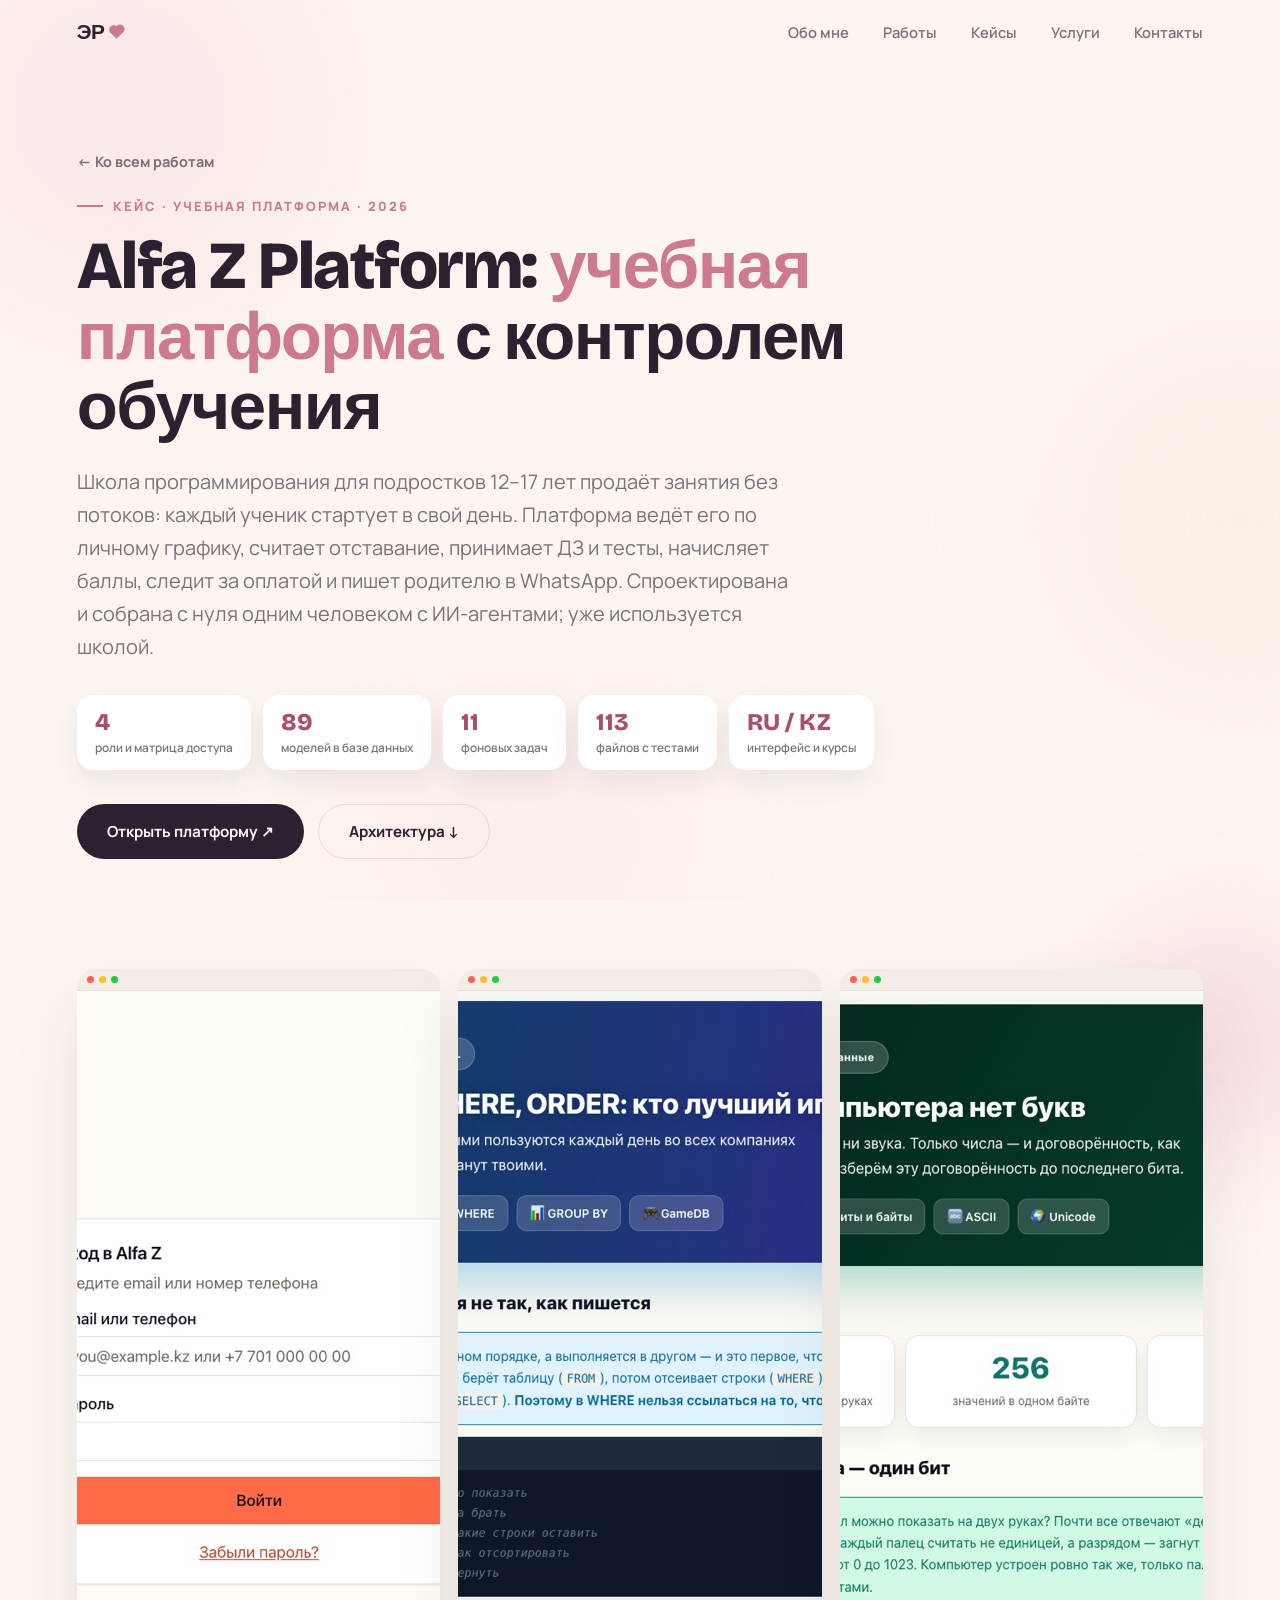
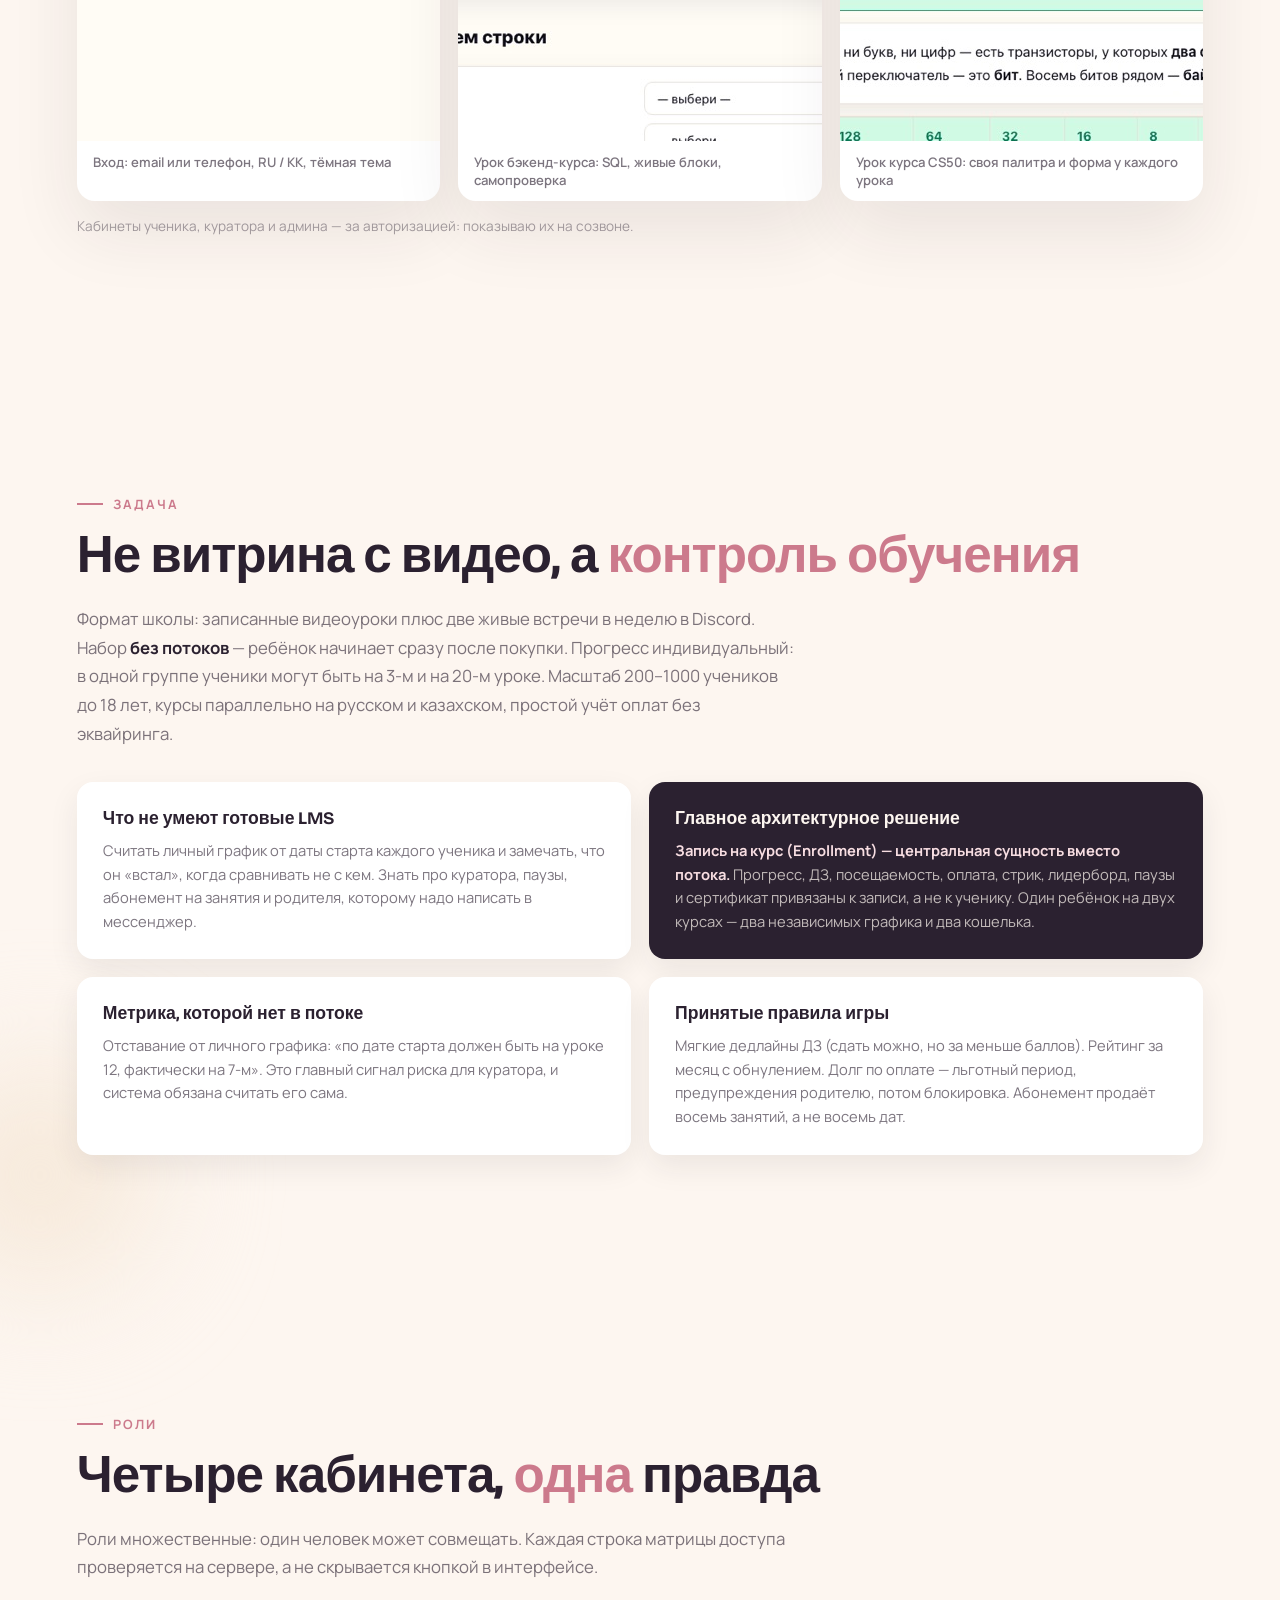
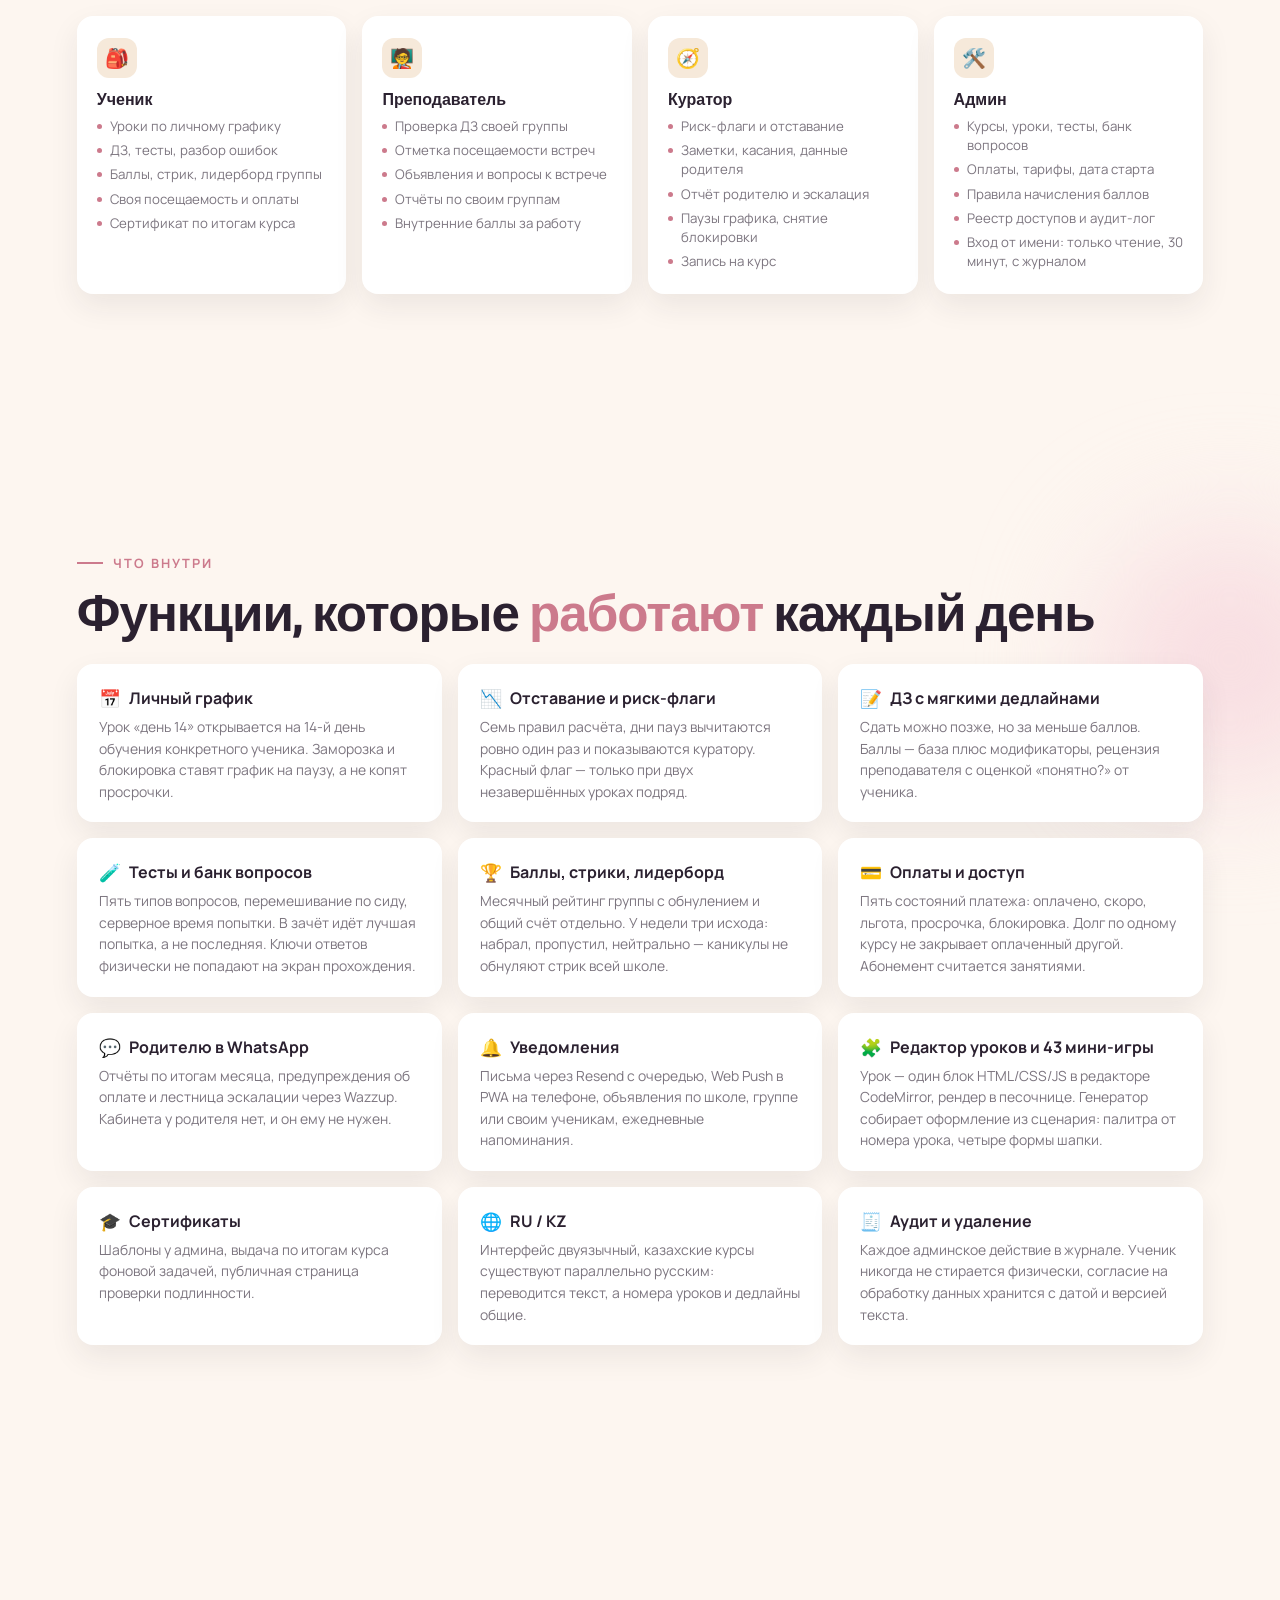
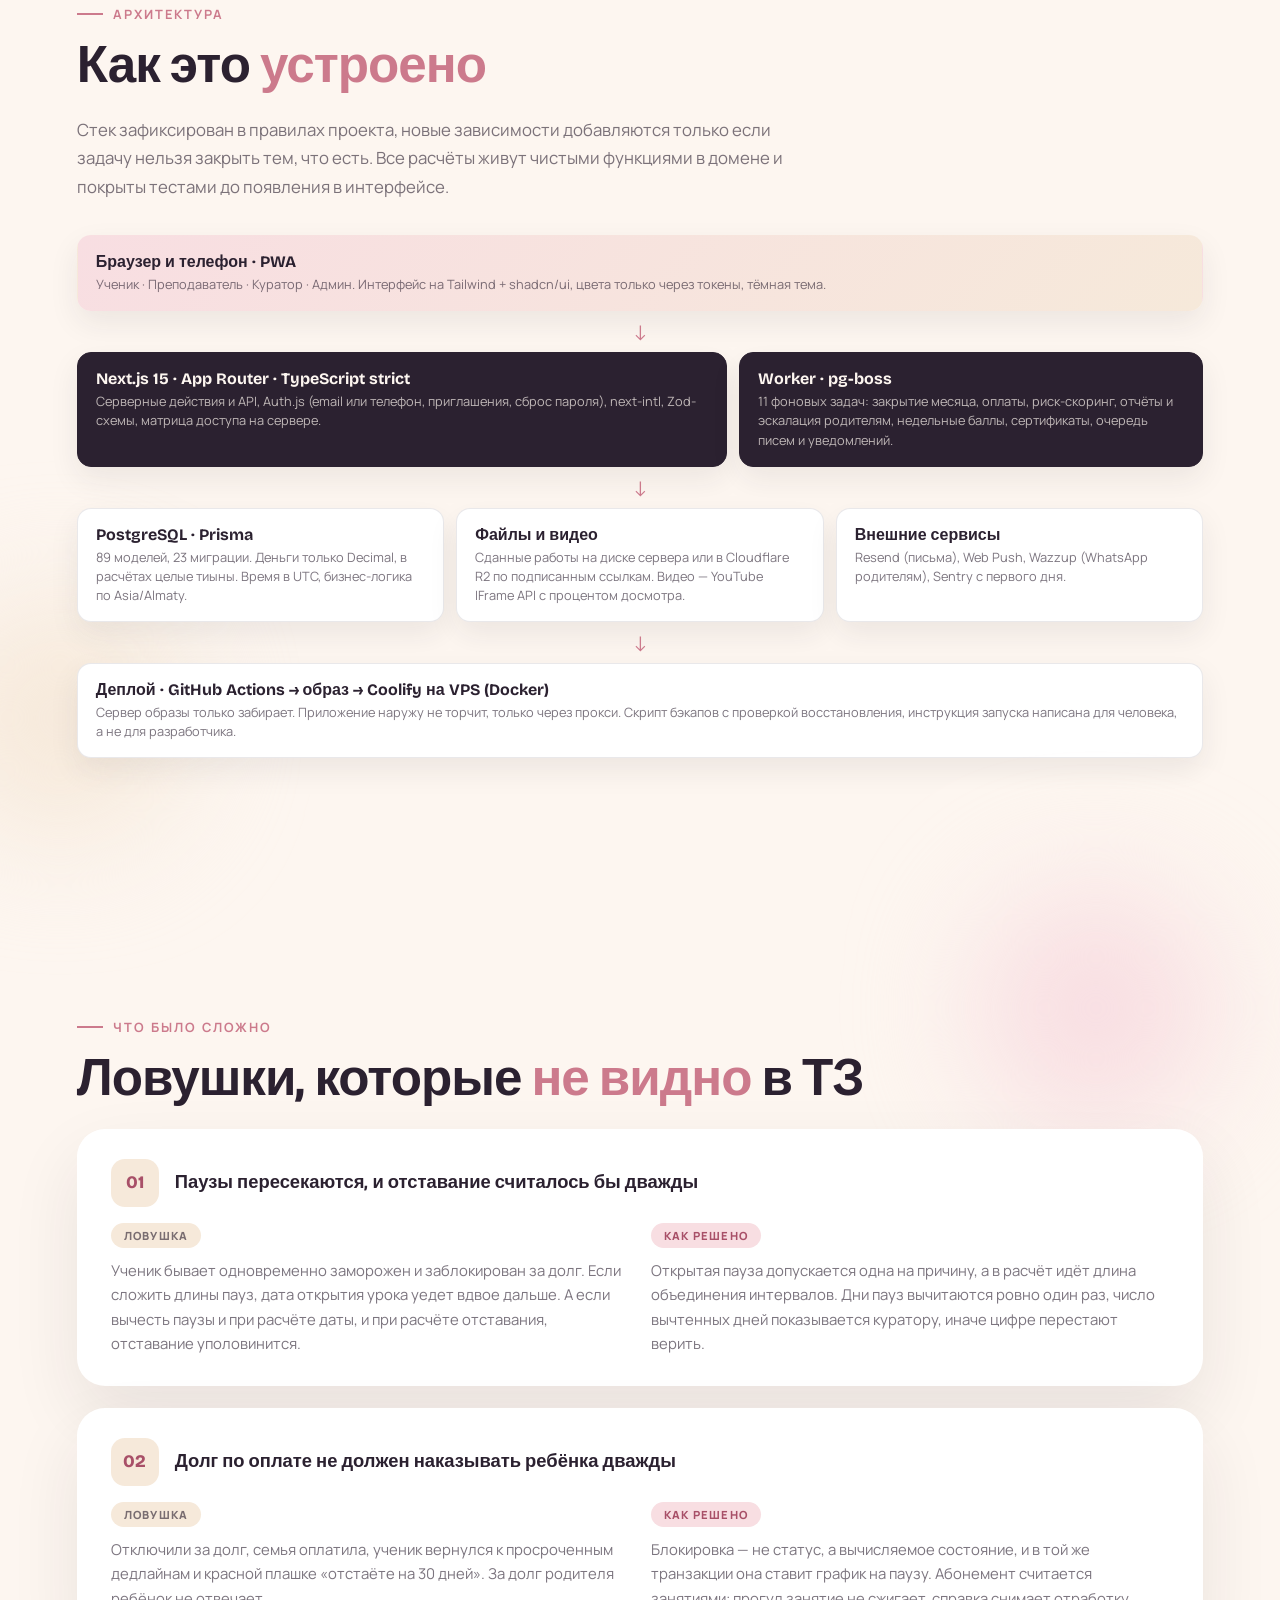
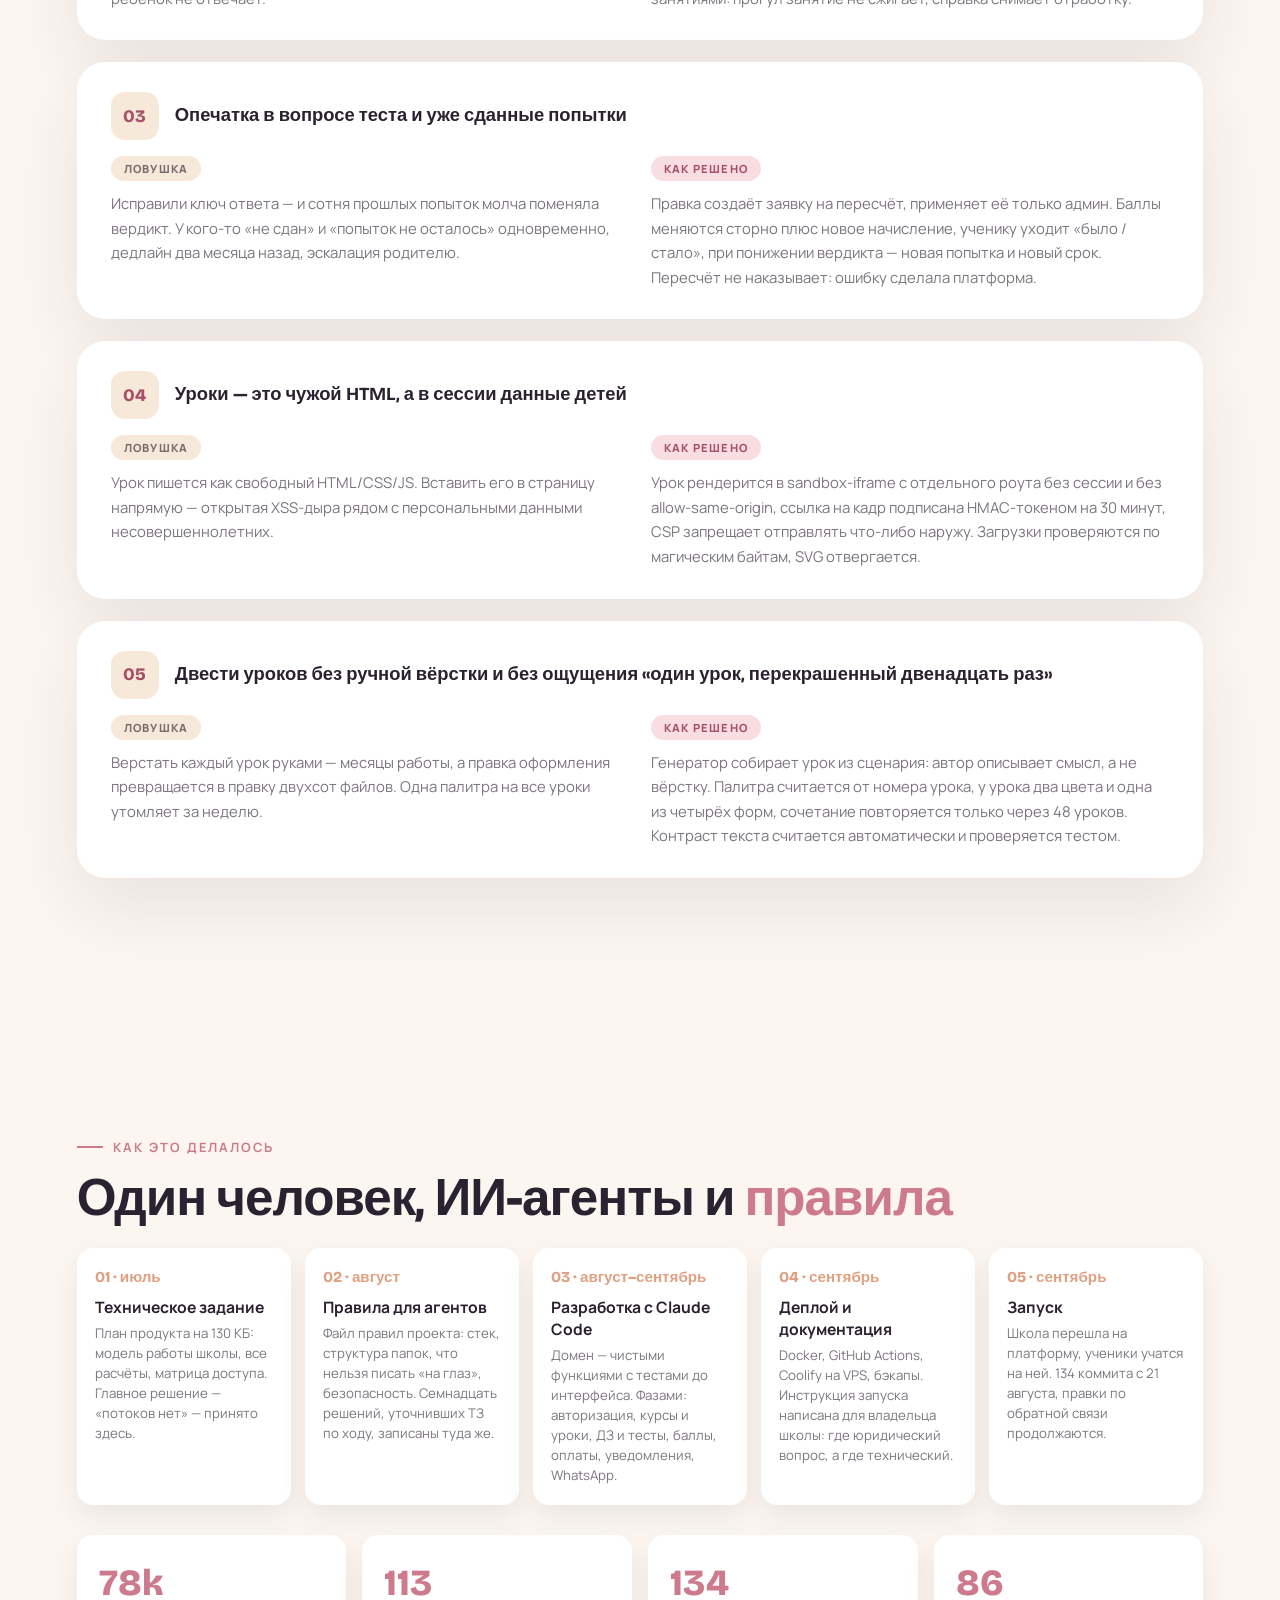
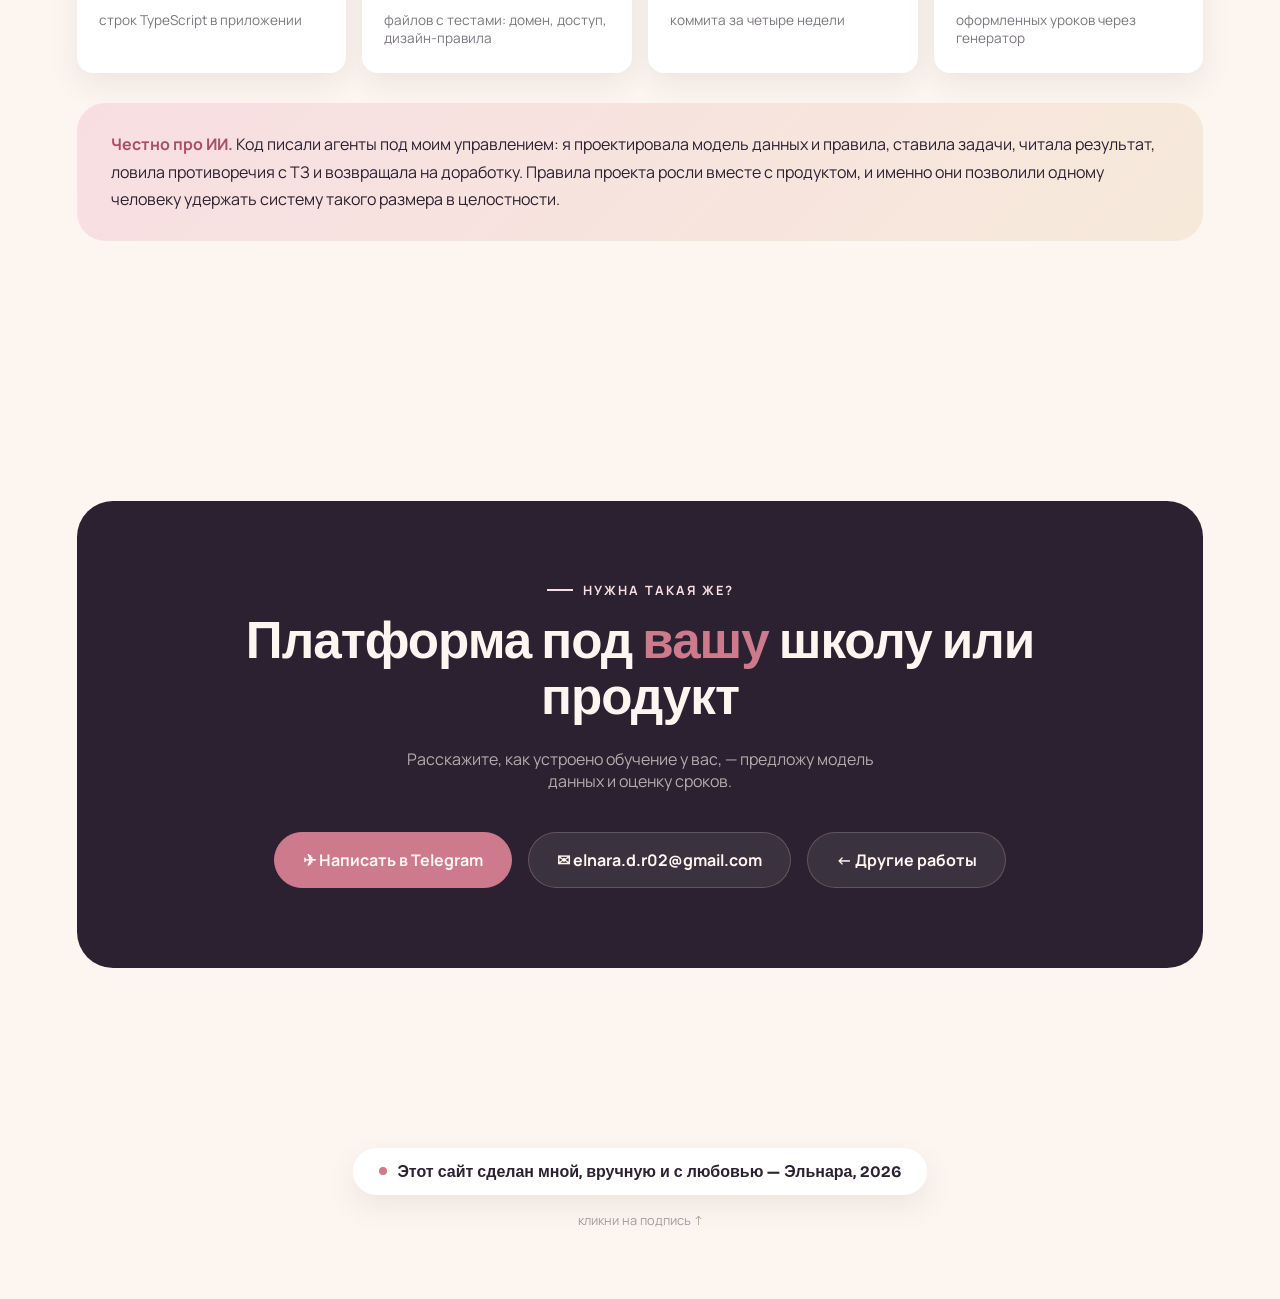
==== alfa-z-platform.html @ ace26e62 "Портфолио: страница-кейс платформы, EN-версия, обратная связь, CTA в Telegram - Отдельная страница a" ====
<!DOCTYPE html>
<html lang="ru">
<head>
<meta charset="UTF-8">
<meta name="viewport" content="width=device-width, initial-scale=1.0">
<title>Alfa Z Platform — кейс: учебная платформа с контролем обучения</title>
<meta name="description" content="Подробный разбор учебной платформы Alfa Z: задача, архитектура на Next.js и PostgreSQL, роли, что внутри, что было сложно и как это делалось одним человеком с ИИ-агентами.">
<meta name="theme-color" content="#FDF6F0">
<link rel="icon" href="favicon.svg" type="image/svg+xml">
<link rel="canonical" href="https://elnaradr02-pixel.github.io/alfa-z-platform.html">
<meta property="og:type" content="article">
<meta property="og:locale" content="ru_RU">
<meta property="og:url" content="https://elnaradr02-pixel.github.io/alfa-z-platform.html">
<meta property="og:title" content="Alfa Z Platform — кейс Эльнары Рустамкызы">
<meta property="og:description" content="Учебная платформа без потоков: личный график каждого ученика, ДЗ и тесты, баллы, оплаты, WhatsApp родителям. Next.js + PostgreSQL, с нуля до запуска.">
<meta property="og:image" content="https://elnaradr02-pixel.github.io/og.jpg">
<meta name="twitter:card" content="summary_large_image">
<link rel="preconnect" href="https://fonts.googleapis.com">
<link rel="preconnect" href="https://fonts.gstatic.com" crossorigin>
<link href="https://fonts.googleapis.com/css2?family=Bricolage+Grotesque:opsz,wght@12..96,400;12..96,500;12..96,600;12..96,700;12..96,800&family=Manrope:wght@400;500;600;700;800&display=swap" rel="stylesheet">
<link rel="stylesheet" href="style.css">
<style>
/* ---------- страница кейса ---------- */
.case-hero{min-height:0;padding-top:150px;padding-bottom:60px;}
.case-kicker{font-size:.8rem;font-weight:800;text-transform:uppercase;letter-spacing:2px;color:var(--rose);margin-bottom:16px;display:flex;align-items:center;gap:10px;}
.case-kicker::before{content:'';width:26px;height:2px;background:var(--rose);}
.case-title{font-size:clamp(2.2rem,5.5vw,4.2rem);font-weight:800;letter-spacing:-1.5px;line-height:1.05;max-width:900px;}
.case-title em{font-style:normal;color:var(--rose);}
.case-lede{margin-top:22px;font-size:clamp(1.05rem,1.6vw,1.25rem);color:var(--ink-soft);line-height:1.65;max-width:720px;}
.kpi-row{display:flex;flex-wrap:wrap;gap:12px;margin-top:32px;}
.kpi{background:var(--card);box-shadow:var(--shadow-sm);border-radius:16px;padding:14px 18px;min-width:120px;}
.kpi b{display:block;font-family:'Bricolage Grotesque',sans-serif;font-size:1.5rem;font-weight:800;color:var(--rose-deep);line-height:1.1;}
.kpi span{display:block;font-size:.74rem;font-weight:600;color:var(--ink-soft);margin-top:4px;}
.case-cta{margin-top:34px;display:flex;gap:14px;flex-wrap:wrap;}
.back-link{display:inline-flex;align-items:center;gap:8px;font-weight:700;font-size:.9rem;color:var(--ink-soft);margin-bottom:26px;}
.back-link:hover{color:var(--ink);}

.shots{display:grid;grid-template-columns:repeat(3,1fr);gap:18px;margin-top:10px;}
.shot{border-radius:18px;overflow:hidden;box-shadow:var(--shadow);background:#fff;}
.shot img{display:block;width:100%;aspect-ratio:16/10;object-fit:cover;object-position:top center;}
.shot figcaption{padding:12px 16px;font-size:.82rem;font-weight:600;color:var(--ink-soft);}
.shots-note{margin-top:16px;font-size:.85rem;color:var(--ink-softer);}

.section-sub{max-width:720px;color:var(--ink-soft);font-size:1.05rem;line-height:1.7;margin-bottom:34px;}
.section-sub b{color:var(--ink);}

.model-grid{display:grid;grid-template-columns:repeat(2,1fr);gap:18px;}
.model-card{background:var(--card);border-radius:var(--radius-sm);padding:26px 26px;box-shadow:var(--shadow-sm);}
.model-card h3{font-size:1.1rem;margin-bottom:10px;}
.model-card p{font-size:.92rem;color:var(--ink-soft);line-height:1.6;}
.model-card.accent{background:var(--ink);color:var(--cream);}
.model-card.accent h3{color:var(--cream);}
.model-card.accent p{color:rgba(253,246,240,.72);}
.model-card.accent b{color:var(--blush);}

.role-grid{display:grid;grid-template-columns:repeat(4,1fr);gap:16px;}
.role-card{background:var(--card);border-radius:var(--radius-sm);padding:22px 20px;box-shadow:var(--shadow-sm);}
.role-icon{width:40px;height:40px;border-radius:12px;background:var(--sand);display:flex;align-items:center;justify-content:center;font-size:1.2rem;margin-bottom:12px;}
.role-card h3{font-size:1rem;margin-bottom:8px;}
.role-card ul{list-style:none;display:flex;flex-direction:column;gap:5px;}
.role-card li{font-size:.83rem;color:var(--ink-soft);line-height:1.45;display:flex;gap:8px;}
.role-card li::before{content:'';width:5px;height:5px;border-radius:50%;background:var(--rose);flex:0 0 auto;margin-top:7px;}

.feature-grid{display:grid;grid-template-columns:repeat(3,1fr);gap:16px;}
.feature{background:var(--card);border-radius:var(--radius-sm);padding:22px 22px 20px;box-shadow:var(--shadow-sm);}
.feature h4{font-size:1rem;margin-bottom:6px;display:flex;align-items:center;gap:8px;}
.feature h4 span{font-size:1.1rem;}
.feature p{font-size:.87rem;color:var(--ink-soft);line-height:1.55;}

.arch{display:flex;flex-direction:column;gap:10px;}
.arch-row{display:grid;gap:12px;}
.arch-row.c2{grid-template-columns:1.4fr 1fr;}
.arch-row.c3{grid-template-columns:1fr 1fr 1fr;}
.arch-box{background:var(--card);border-radius:14px;padding:16px 18px;box-shadow:var(--shadow-sm);border:1px solid var(--line);}
.arch-box b{display:block;font-family:'Bricolage Grotesque',sans-serif;font-size:1rem;margin-bottom:4px;}
.arch-box span{font-size:.8rem;color:var(--ink-soft);line-height:1.5;display:block;}
.arch-box.dark{background:var(--ink);color:var(--cream);border-color:var(--ink);}
.arch-box.dark span{color:rgba(253,246,240,.7);}
.arch-box.rose{background:linear-gradient(135deg,var(--blush),var(--sand));border-color:transparent;}
.arch-arrow{text-align:center;color:var(--rose);font-size:1.3rem;line-height:1;}

.hard-list{display:flex;flex-direction:column;gap:22px;}
.hard-card{background:var(--card);border-radius:var(--radius);padding:30px 34px;box-shadow:var(--shadow);}
.hard-head{display:flex;align-items:center;gap:16px;margin-bottom:16px;}
.hard-head h3{font-size:1.15rem;line-height:1.3;}
.hard-cols{display:grid;grid-template-columns:1fr 1fr;gap:22px;}
.hard-cols p{color:var(--ink-soft);font-size:.93rem;line-height:1.65;}

.timeline{display:grid;grid-template-columns:repeat(5,1fr);gap:14px;}
.tl-step{background:var(--card);border-radius:var(--radius-sm);padding:20px 18px;box-shadow:var(--shadow-sm);position:relative;}
.tl-num{font-family:'Bricolage Grotesque',sans-serif;font-weight:800;color:var(--terracotta);font-size:.95rem;margin-bottom:10px;}
.tl-step h4{font-size:.98rem;margin-bottom:6px;}
.tl-step p{font-size:.83rem;color:var(--ink-soft);line-height:1.5;}

.stat-grid.wide{grid-template-columns:repeat(4,1fr);}
.stat-grid.wide .stat-card{text-align:left;}

.honest{margin-top:30px;background:linear-gradient(135deg,var(--blush),var(--sand));border-radius:var(--radius);padding:28px 34px;font-size:1rem;line-height:1.7;color:var(--ink);}
.honest b{color:var(--rose-deep);}

@media (max-width:1100px){
  .role-grid{grid-template-columns:repeat(2,1fr);}
  .feature-grid{grid-template-columns:repeat(2,1fr);}
  .timeline{grid-template-columns:repeat(2,1fr);}
}
@media (max-width:920px){
  .shots{grid-template-columns:1fr 1fr;}
  .model-grid{grid-template-columns:1fr;}
  .arch-row.c2,.arch-row.c3{grid-template-columns:1fr;}
  .hard-cols{grid-template-columns:1fr;}
  .stat-grid.wide{grid-template-columns:1fr 1fr;}
}
@media (max-width:640px){
  .case-hero{padding-top:120px;}
  .shots{grid-template-columns:1fr;}
  .role-grid,.feature-grid,.timeline{grid-template-columns:1fr;}
  .hard-card{padding:24px 20px;}
  .honest{padding:22px 20px;}
  .kpi{min-width:calc(50% - 6px);}
}
</style>
</head>
<body>

<div id="preloader">
  <div class="loader-mark">ЭР</div>
  <div class="loader-bar"><div class="loader-fill" id="loaderFill"></div></div>
</div>

<div class="bg-blobs"><div class="blob blob1"></div><div class="blob blob2"></div><div class="blob blob3"></div></div>
<div id="cursor-dot"></div>
<div id="cursor-ring"></div>
<canvas id="confetti-canvas"></canvas>

<header id="siteHeader">
  <a href="index.html" class="logo-mark">ЭР<span class="heart-css" style="--hs:9px"></span></a>
  <nav class="desktop-nav">
    <a href="index.html#about">Обо мне</a>
    <a href="index.html#works">Работы</a>
    <a href="index.html#cases">Кейсы</a>
    <a href="index.html#services">Услуги</a>
    <a href="index.html#contact">Контакты</a>
  </nav>
  <button class="burger" id="burger" aria-label="Меню">
    <span class="heart-css burger-heart"></span>
    <span class="burger-x x1"></span>
    <span class="burger-x x2"></span>
  </button>
</header>

<div id="mobileMenu" role="dialog" aria-label="Меню сайта">
  <button class="menu-close" id="menuClose" aria-label="Закрыть меню"><span></span><span></span></button>
  <a href="index.html#about"><span class="heart-css" style="--hs:8px"></span>Обо мне</a>
  <a href="index.html#works"><span class="heart-css" style="--hs:8px"></span>Работы</a>
  <a href="index.html#cases"><span class="heart-css" style="--hs:8px"></span>Кейсы</a>
  <a href="index.html#services"><span class="heart-css" style="--hs:8px"></span>Услуги</a>
  <a href="index.html#contact"><span class="heart-css" style="--hs:8px"></span>Контакты</a>
  <div class="menu-close-hint">нажми ✕ или Esc, чтобы закрыть</div>
</div>

<!-- ================= HERO ================= -->
<section class="case-hero">
  <a href="index.html#works" class="back-link reveal">← Ко всем работам</a>
  <div class="case-kicker reveal">Кейс · учебная платформа · 2026</div>
  <h1 class="case-title reveal">Alfa Z Platform: <em>учебная платформа</em> с контролем обучения</h1>
  <p class="case-lede reveal">Школа программирования для подростков 12–17 лет продаёт занятия без потоков: каждый ученик стартует в свой день. Платформа ведёт его по личному графику, считает отставание, принимает ДЗ и тесты, начисляет баллы, следит за оплатой и пишет родителю в WhatsApp. Спроектирована и собрана с нуля одним человеком с ИИ-агентами; уже используется школой.</p>
  <div class="kpi-row reveal">
    <div class="kpi"><b>4</b><span>роли и матрица доступа</span></div>
    <div class="kpi"><b>89</b><span>моделей в базе данных</span></div>
    <div class="kpi"><b>11</b><span>фоновых задач</span></div>
    <div class="kpi"><b>113</b><span>файлов с тестами</span></div>
    <div class="kpi"><b>RU / KZ</b><span>интерфейс и курсы</span></div>
  </div>
  <div class="case-cta reveal">
    <a href="https://platformalfa-z.kz/" class="btn btn-primary" target="_blank" rel="noopener">Открыть платформу ↗</a>
    <a href="#arch" class="btn btn-ghost">Архитектура ↓</a>
  </div>
</section>

<!-- ================= СКРИНШОТЫ ================= -->
<section id="shots" style="padding-top:40px;">
  <div class="blob-soft" style="width:240px;height:240px;background:var(--blush);top:0;right:-60px;"></div>
  <div class="shots">
    <figure class="shot reveal"><div class="feat-win-bar"><i></i><i></i><i></i></div><img src="img/platform-login.jpg" alt="Вход в платформу Alfa Z" loading="lazy" width="1200" height="750"><figcaption>Вход: email или телефон, RU / KK, тёмная тема</figcaption></figure>
    <figure class="shot reveal"><div class="feat-win-bar"><i></i><i></i><i></i></div><img src="img/platform-lesson.jpg" alt="Урок по SQL внутри платформы" loading="lazy" width="1200" height="750"><figcaption>Урок бэкенд-курса: SQL, живые блоки, самопроверка</figcaption></figure>
    <figure class="shot reveal"><div class="feat-win-bar"><i></i><i></i><i></i></div><img src="img/platform-lesson-2.jpg" alt="Урок курса CS50 внутри платформы" loading="lazy" width="1200" height="750"><figcaption>Урок курса CS50: своя палитра и форма у каждого урока</figcaption></figure>
  </div>
  <p class="shots-note reveal">Кабинеты ученика, куратора и админа — за авторизацией: показываю их на созвоне.</p>
</section>

<!-- ================= ЗАДАЧА ================= -->
<section id="task">
  <div class="blob-soft" style="width:220px;height:220px;background:var(--sand);bottom:0;left:-70px;animation-delay:-6s;"></div>
  <div class="eyebrow reveal">Задача</div>
  <h2 class="section-title reveal">Не витрина с видео, а <em>контроль обучения</em></h2>
  <p class="section-sub reveal">Формат школы: записанные видеоуроки плюс две живые встречи в неделю в Discord. Набор <b>без потоков</b> — ребёнок начинает сразу после покупки. Прогресс индивидуальный: в одной группе ученики могут быть на 3-м и на 20-м уроке. Масштаб 200–1000 учеников до 18 лет, курсы параллельно на русском и казахском, простой учёт оплат без эквайринга.</p>
  <div class="model-grid">
    <div class="model-card reveal">
      <h3>Что не умеют готовые LMS</h3>
      <p>Считать личный график от даты старта каждого ученика и замечать, что он «встал», когда сравнивать не с кем. Знать про куратора, паузы, абонемент на занятия и родителя, которому надо написать в мессенджер.</p>
    </div>
    <div class="model-card accent reveal">
      <h3>Главное архитектурное решение</h3>
      <p><b>Запись на курс (Enrollment) — центральная сущность вместо потока.</b> Прогресс, ДЗ, посещаемость, оплата, стрик, лидерборд, паузы и сертификат привязаны к записи, а не к ученику. Один ребёнок на двух курсах — два независимых графика и два кошелька.</p>
    </div>
    <div class="model-card reveal">
      <h3>Метрика, которой нет в потоке</h3>
      <p>Отставание от личного графика: «по дате старта должен быть на уроке 12, фактически на 7-м». Это главный сигнал риска для куратора, и система обязана считать его сама.</p>
    </div>
    <div class="model-card reveal">
      <h3>Принятые правила игры</h3>
      <p>Мягкие дедлайны ДЗ (сдать можно, но за меньше баллов). Рейтинг за месяц с обнулением. Долг по оплате — льготный период, предупреждения родителю, потом блокировка. Абонемент продаёт восемь занятий, а не восемь дат.</p>
    </div>
  </div>
</section>

<!-- ================= РОЛИ ================= -->
<section id="roles">
  <div class="eyebrow reveal">Роли</div>
  <h2 class="section-title reveal">Четыре кабинета, <em>одна</em> правда</h2>
  <p class="section-sub reveal">Роли множественные: один человек может совмещать. Каждая строка матрицы доступа проверяется на сервере, а не скрывается кнопкой в интерфейсе.</p>
  <div class="role-grid">
    <div class="role-card reveal"><div class="role-icon">🎒</div><h3>Ученик</h3><ul><li>Уроки по личному графику</li><li>ДЗ, тесты, разбор ошибок</li><li>Баллы, стрик, лидерборд группы</li><li>Своя посещаемость и оплаты</li><li>Сертификат по итогам курса</li></ul></div>
    <div class="role-card reveal"><div class="role-icon">🧑‍🏫</div><h3>Преподаватель</h3><ul><li>Проверка ДЗ своей группы</li><li>Отметка посещаемости встреч</li><li>Объявления и вопросы к встрече</li><li>Отчёты по своим группам</li><li>Внутренние баллы за работу</li></ul></div>
    <div class="role-card reveal"><div class="role-icon">🧭</div><h3>Куратор</h3><ul><li>Риск-флаги и отставание</li><li>Заметки, касания, данные родителя</li><li>Отчёт родителю и эскалация</li><li>Паузы графика, снятие блокировки</li><li>Запись на курс</li></ul></div>
    <div class="role-card reveal"><div class="role-icon">🛠️</div><h3>Админ</h3><ul><li>Курсы, уроки, тесты, банк вопросов</li><li>Оплаты, тарифы, дата старта</li><li>Правила начисления баллов</li><li>Реестр доступов и аудит-лог</li><li>Вход от имени: только чтение, 30 минут, с журналом</li></ul></div>
  </div>
</section>

<!-- ================= ЧТО ВНУТРИ ================= -->
<section id="features">
  <div class="blob-soft" style="width:260px;height:260px;background:var(--blush);top:10%;right:-80px;animation-delay:-4s;"></div>
  <div class="eyebrow reveal">Что внутри</div>
  <h2 class="section-title reveal">Функции, которые <em>работают</em> каждый день</h2>
  <div class="feature-grid">
    <div class="feature reveal"><h4><span>📅</span>Личный график</h4><p>Урок «день 14» открывается на 14-й день обучения конкретного ученика. Заморозка и блокировка ставят график на паузу, а не копят просрочки.</p></div>
    <div class="feature reveal"><h4><span>📉</span>Отставание и риск-флаги</h4><p>Семь правил расчёта, дни пауз вычитаются ровно один раз и показываются куратору. Красный флаг — только при двух незавершённых уроках подряд.</p></div>
    <div class="feature reveal"><h4><span>📝</span>ДЗ с мягкими дедлайнами</h4><p>Сдать можно позже, но за меньше баллов. Баллы — база плюс модификаторы, рецензия преподавателя с оценкой «понятно?» от ученика.</p></div>
    <div class="feature reveal"><h4><span>🧪</span>Тесты и банк вопросов</h4><p>Пять типов вопросов, перемешивание по сиду, серверное время попытки. В зачёт идёт лучшая попытка, а не последняя. Ключи ответов физически не попадают на экран прохождения.</p></div>
    <div class="feature reveal"><h4><span>🏆</span>Баллы, стрики, лидерборд</h4><p>Месячный рейтинг группы с обнулением и общий счёт отдельно. У недели три исхода: набрал, пропустил, нейтрально — каникулы не обнуляют стрик всей школе.</p></div>
    <div class="feature reveal"><h4><span>💳</span>Оплаты и доступ</h4><p>Пять состояний платежа: оплачено, скоро, льгота, просрочка, блокировка. Долг по одному курсу не закрывает оплаченный другой. Абонемент считается занятиями.</p></div>
    <div class="feature reveal"><h4><span>💬</span>Родителю в WhatsApp</h4><p>Отчёты по итогам месяца, предупреждения об оплате и лестница эскалации через Wazzup. Кабинета у родителя нет, и он ему не нужен.</p></div>
    <div class="feature reveal"><h4><span>🔔</span>Уведомления</h4><p>Письма через Resend с очередью, Web Push в PWA на телефоне, объявления по школе, группе или своим ученикам, ежедневные напоминания.</p></div>
    <div class="feature reveal"><h4><span>🧩</span>Редактор уроков и 43 мини-игры</h4><p>Урок — один блок HTML/CSS/JS в редакторе CodeMirror, рендер в песочнице. Генератор собирает оформление из сценария: палитра от номера урока, четыре формы шапки.</p></div>
    <div class="feature reveal"><h4><span>🎓</span>Сертификаты</h4><p>Шаблоны у админа, выдача по итогам курса фоновой задачей, публичная страница проверки подлинности.</p></div>
    <div class="feature reveal"><h4><span>🌐</span>RU / KZ</h4><p>Интерфейс двуязычный, казахские курсы существуют параллельно русским: переводится текст, а номера уроков и дедлайны общие.</p></div>
    <div class="feature reveal"><h4><span>🧾</span>Аудит и удаление</h4><p>Каждое админское действие в журнале. Ученик никогда не стирается физически, согласие на обработку данных хранится с датой и версией текста.</p></div>
  </div>
</section>

<!-- ================= АРХИТЕКТУРА ================= -->
<section id="arch">
  <div class="blob-soft" style="width:240px;height:240px;background:var(--sand);bottom:5%;left:-60px;animation-delay:-9s;"></div>
  <div class="eyebrow reveal">Архитектура</div>
  <h2 class="section-title reveal">Как это <em>устроено</em></h2>
  <p class="section-sub reveal">Стек зафиксирован в правилах проекта, новые зависимости добавляются только если задачу нельзя закрыть тем, что есть. Все расчёты живут чистыми функциями в домене и покрыты тестами до появления в интерфейсе.</p>
  <div class="arch reveal">
    <div class="arch-row"><div class="arch-box rose"><b>Браузер и телефон · PWA</b><span>Ученик · Преподаватель · Куратор · Админ. Интерфейс на Tailwind + shadcn/ui, цвета только через токены, тёмная тема.</span></div></div>
    <div class="arch-arrow">↓</div>
    <div class="arch-row c2">
      <div class="arch-box dark"><b>Next.js 15 · App Router · TypeScript strict</b><span>Серверные действия и API, Auth.js (email или телефон, приглашения, сброс пароля), next-intl, Zod-схемы, матрица доступа на сервере.</span></div>
      <div class="arch-box dark"><b>Worker · pg-boss</b><span>11 фоновых задач: закрытие месяца, оплаты, риск-скоринг, отчёты и эскалация родителям, недельные баллы, сертификаты, очередь писем и уведомлений.</span></div>
    </div>
    <div class="arch-arrow">↓</div>
    <div class="arch-row c3">
      <div class="arch-box"><b>PostgreSQL · Prisma</b><span>89 моделей, 23 миграции. Деньги только Decimal, в расчётах целые тиыны. Время в UTC, бизнес-логика по Asia/Almaty.</span></div>
      <div class="arch-box"><b>Файлы и видео</b><span>Сданные работы на диске сервера или в Cloudflare R2 по подписанным ссылкам. Видео — YouTube IFrame API с процентом досмотра.</span></div>
      <div class="arch-box"><b>Внешние сервисы</b><span>Resend (письма), Web Push, Wazzup (WhatsApp родителям), Sentry с первого дня.</span></div>
    </div>
    <div class="arch-arrow">↓</div>
    <div class="arch-row"><div class="arch-box"><b>Деплой · GitHub Actions → образ → Coolify на VPS (Docker)</b><span>Сервер образы только забирает. Приложение наружу не торчит, только через прокси. Скрипт бэкапов с проверкой восстановления, инструкция запуска написана для человека, а не для разработчика.</span></div></div>
  </div>
</section>

<!-- ================= ЧТО БЫЛО СЛОЖНО ================= -->
<section id="hard">
  <div class="blob-soft" style="width:240px;height:240px;background:var(--blush);top:0;right:5%;animation-delay:-5s;"></div>
  <div class="eyebrow reveal">Что было сложно</div>
  <h2 class="section-title reveal">Ловушки, которые <em>не видно</em> в ТЗ</h2>
  <div class="hard-list">
    <article class="hard-card reveal">
      <div class="hard-head"><span class="case-num">01</span><h3>Паузы пересекаются, и отставание считалось бы дважды</h3></div>
      <div class="hard-cols">
        <div><span class="case-label problem">Ловушка</span><p>Ученик бывает одновременно заморожен и заблокирован за долг. Если сложить длины пауз, дата открытия урока уедет вдвое дальше. А если вычесть паузы и при расчёте даты, и при расчёте отставания, отставание уполовинится.</p></div>
        <div><span class="case-label solution">Как решено</span><p>Открытая пауза допускается одна на причину, а в расчёт идёт длина объединения интервалов. Дни пауз вычитаются ровно один раз, число вычтенных дней показывается куратору, иначе цифре перестают верить.</p></div>
      </div>
    </article>
    <article class="hard-card reveal">
      <div class="hard-head"><span class="case-num">02</span><h3>Долг по оплате не должен наказывать ребёнка дважды</h3></div>
      <div class="hard-cols">
        <div><span class="case-label problem">Ловушка</span><p>Отключили за долг, семья оплатила, ученик вернулся к просроченным дедлайнам и красной плашке «отстаёте на 30 дней». За долг родителя ребёнок не отвечает.</p></div>
        <div><span class="case-label solution">Как решено</span><p>Блокировка — не статус, а вычисляемое состояние, и в той же транзакции она ставит график на паузу. Абонемент считается занятиями: прогул занятие не сжигает, справка снимает отработку.</p></div>
      </div>
    </article>
    <article class="hard-card reveal">
      <div class="hard-head"><span class="case-num">03</span><h3>Опечатка в вопросе теста и уже сданные попытки</h3></div>
      <div class="hard-cols">
        <div><span class="case-label problem">Ловушка</span><p>Исправили ключ ответа — и сотня прошлых попыток молча поменяла вердикт. У кого-то «не сдан» и «попыток не осталось» одновременно, дедлайн два месяца назад, эскалация родителю.</p></div>
        <div><span class="case-label solution">Как решено</span><p>Правка создаёт заявку на пересчёт, применяет её только админ. Баллы меняются сторно плюс новое начисление, ученику уходит «было / стало», при понижении вердикта — новая попытка и новый срок. Пересчёт не наказывает: ошибку сделала платформа.</p></div>
      </div>
    </article>
    <article class="hard-card reveal">
      <div class="hard-head"><span class="case-num">04</span><h3>Уроки — это чужой HTML, а в сессии данные детей</h3></div>
      <div class="hard-cols">
        <div><span class="case-label problem">Ловушка</span><p>Урок пишется как свободный HTML/CSS/JS. Вставить его в страницу напрямую — открытая XSS-дыра рядом с персональными данными несовершеннолетних.</p></div>
        <div><span class="case-label solution">Как решено</span><p>Урок рендерится в sandbox-iframe с отдельного роута без сессии и без allow-same-origin, ссылка на кадр подписана HMAC-токеном на 30 минут, CSP запрещает отправлять что-либо наружу. Загрузки проверяются по магическим байтам, SVG отвергается.</p></div>
      </div>
    </article>
    <article class="hard-card reveal">
      <div class="hard-head"><span class="case-num">05</span><h3>Двести уроков без ручной вёрстки и без ощущения «один урок, перекрашенный двенадцать раз»</h3></div>
      <div class="hard-cols">
        <div><span class="case-label problem">Ловушка</span><p>Верстать каждый урок руками — месяцы работы, а правка оформления превращается в правку двухсот файлов. Одна палитра на все уроки утомляет за неделю.</p></div>
        <div><span class="case-label solution">Как решено</span><p>Генератор собирает урок из сценария: автор описывает смысл, а не вёрстку. Палитра считается от номера урока, у урока два цвета и одна из четырёх форм, сочетание повторяется только через 48 уроков. Контраст текста считается автоматически и проверяется тестом.</p></div>
      </div>
    </article>
  </div>
</section>

<!-- ================= КАК ДЕЛАЛОСЬ ================= -->
<section id="process">
  <div class="eyebrow reveal">Как это делалось</div>
  <h2 class="section-title reveal">Один человек, ИИ-агенты и <em>правила</em></h2>
  <div class="timeline">
    <div class="tl-step reveal"><div class="tl-num">01 · июль</div><h4>Техническое задание</h4><p>План продукта на 130 КБ: модель работы школы, все расчёты, матрица доступа. Главное решение — «потоков нет» — принято здесь.</p></div>
    <div class="tl-step reveal"><div class="tl-num">02 · август</div><h4>Правила для агентов</h4><p>Файл правил проекта: стек, структура папок, что нельзя писать «на глаз», безопасность. Семнадцать решений, уточнивших ТЗ по ходу, записаны туда же.</p></div>
    <div class="tl-step reveal"><div class="tl-num">03 · август–сентябрь</div><h4>Разработка с Claude Code</h4><p>Домен — чистыми функциями с тестами до интерфейса. Фазами: авторизация, курсы и уроки, ДЗ и тесты, баллы, оплаты, уведомления, WhatsApp.</p></div>
    <div class="tl-step reveal"><div class="tl-num">04 · сентябрь</div><h4>Деплой и документация</h4><p>Docker, GitHub Actions, Coolify на VPS, бэкапы. Инструкция запуска написана для владельца школы: где юридический вопрос, а где технический.</p></div>
    <div class="tl-step reveal"><div class="tl-num">05 · сентябрь</div><h4>Запуск</h4><p>Школа перешла на платформу, ученики учатся на ней. 134 коммита с 21 августа, правки по обратной связи продолжаются.</p></div>
  </div>
  <div class="stat-grid wide reveal" style="margin-top:30px;">
    <div class="stat-card"><div class="stat-num">78k</div><div class="stat-label">строк TypeScript в приложении</div></div>
    <div class="stat-card"><div class="stat-num">113</div><div class="stat-label">файлов с тестами: домен, доступ, дизайн-правила</div></div>
    <div class="stat-card"><div class="stat-num">134</div><div class="stat-label">коммита за четыре недели</div></div>
    <div class="stat-card"><div class="stat-num">86</div><div class="stat-label">оформленных уроков через генератор</div></div>
  </div>
  <div class="honest reveal">
    <b>Честно про ИИ.</b> Код писали агенты под моим управлением: я проектировала модель данных и правила, ставила задачи, читала результат, ловила противоречия с ТЗ и возвращала на доработку. Правила проекта росли вместе с продуктом, и именно они позволили одному человеку удержать систему такого размера в целостности.
  </div>
</section>

<!-- ================= КОНТАКТЫ ================= -->
<section id="contact">
  <div class="contact-card">
    <div class="blob-soft" style="width:280px;height:280px;background:var(--rose);opacity:.28;top:-70px;left:-60px;"></div>
    <div class="blob-soft" style="width:220px;height:220px;background:var(--terracotta);opacity:.22;bottom:-50px;right:-40px;animation-delay:-7s;"></div>
    <div class="eyebrow reveal" style="justify-content:center;">Нужна такая же?</div>
    <h2 class="section-title reveal">Платформа под <em>вашу</em> школу или продукт</h2>
    <p class="reveal" style="color:rgba(253,246,240,.65);max-width:520px;margin:0 auto;">Расскажите, как устроено обучение у вас, — предложу модель данных и оценку сроков.</p>
    <div class="contact-links reveal">
      <a href="https://t.me/elleaa717?text=%D0%9F%D1%80%D0%B8%D0%B2%D0%B5%D1%82%2C%20%D0%AD%D0%BB%D1%8C%D0%BD%D0%B0%D1%80%D0%B0%21%20%D0%9F%D0%B8%D1%88%D1%83%20%D1%81%20%D0%B2%D0%B0%D1%88%D0%B5%D0%B3%D0%BE%20%D1%81%D0%B0%D0%B9%D1%82%D0%B0-%D0%BF%D0%BE%D1%80%D1%82%D1%84%D0%BE%D0%BB%D0%B8%D0%BE.%20%D0%A5%D0%BE%D1%87%D1%83%20%D0%BE%D0%B1%D1%81%D1%83%D0%B4%D0%B8%D1%82%D1%8C%20%D0%BF%D1%80%D0%BE%D0%B5%D0%BA%D1%82%3A%20" target="_blank" rel="noopener" style="background:var(--rose);border-color:var(--rose);">✈ Написать в Telegram</a>
      <a href="mailto:elnara.d.r02@gmail.com">✉ elnara.d.r02@gmail.com</a>
      <a href="index.html#works">← Другие работы</a>
    </div>
  </div>
</section>

<footer>
  <div class="signature" id="signature"><span class="dot"></span>Этот сайт сделан мной, вручную и с любовью — Эльнара, 2026</div>
  <div class="footer-note">кликни на подпись ↑</div>
</footer>

<script src="main.js" defer></script>
</body>
</html>
---- style.css ----
/* ==========================================================
   ЭЛЬНАРА — ЛИЧНОЕ ПОРТФОЛИО
   Дизайн-система: «Тёплый пастельный будуар»
   Тёплый пастельный холст (крем/песок/айвори) + благородный
   пастельно-розовый акцент. Только дневной режим.
   Всё редактируемое отмечено меткой ПРАВЬ ЗДЕСЬ.
   ========================================================== */

:root{
  --cream:#FDF6F0;
  --sand:#F6E9DA;
  --blush:#F8DEE2;
  --ink:#2B2130;
  --ink-soft: rgba(43,33,48,.62);
  --ink-softer: rgba(43,33,48,.42);
  --rose:#CC7A8C;
  --rose-deep:#A85068;
  --terracotta:#E0A182;
  --line: rgba(43,33,48,.1);
  --card:#FFFFFF;
  --radius: 28px;
  --radius-sm:16px;
  --shadow: 0 30px 70px rgba(43,33,48,.09);
  --shadow-sm: 0 12px 30px rgba(43,33,48,.08);
}

*{margin:0;padding:0;box-sizing:border-box;}
html{scroll-behavior:smooth;overflow-x:hidden;overflow-x:clip;} /* декоративные blob-soft выходят за край: без этого iOS Safari даёт горизонтальный скролл */
body{
  font-family:'Manrope',sans-serif;
  background:var(--cream);
  color:var(--ink);
  overflow-x:hidden;
  position:relative;
  cursor:none;
}
h1,h2,h3,.brand,.logo-mark{font-family:'Bricolage Grotesque',sans-serif;}
::selection{background:var(--rose);color:#fff;}
a{color:inherit;text-decoration:none;}
img{max-width:100%;display:block;}
button{font-family:inherit;cursor:none;}
ul{list-style:none;}

/* noise texture overlay for the pastel canvas so it doesn't feel flat */
.noise{
  position:fixed;inset:0;z-index:1;pointer-events:none;opacity:.045;mix-blend-mode:multiply;
  background-image:url("data:image/svg+xml,%3Csvg xmlns='http://www.w3.org/2000/svg' width='120' height='120'%3E%3Cfilter id='n'%3E%3CfeTurbulence type='fractalNoise' baseFrequency='0.9' numOctaves='2' stitchTiles='stitch'/%3E%3C/filter%3E%3Crect width='100%25' height='100%25' filter='url(%23n)'/%3E%3C/svg%3E");
}

/* ---------- custom cursor: pink heart ---------- */
#cursor-dot,#cursor-ring{position:fixed;top:0;left:0;pointer-events:none;z-index:9998;opacity:0;}
#cursor-dot{width:11px;height:11px;background:var(--rose-deep);transform:translate(-50%,-45%) rotate(-45deg);transition:transform .2s ease, opacity .3s ease;}
#cursor-dot::before,#cursor-dot::after{content:'';position:absolute;width:11px;height:11px;border-radius:50%;background:var(--rose-deep);}
#cursor-dot::before{top:-5.5px;left:0;}
#cursor-dot::after{top:0;left:5.5px;}
#cursor-ring{width:24px;height:24px;background:var(--rose);filter:blur(1.5px);transform:translate(-50%,-45%) rotate(-45deg) scale(1);transition:transform .35s cubic-bezier(.2,.8,.2,1),opacity .35s ease;}
#cursor-ring::before,#cursor-ring::after{content:'';position:absolute;width:24px;height:24px;border-radius:50%;background:var(--rose);}
#cursor-ring::before{top:-12px;left:0;}
#cursor-ring::after{top:0;left:12px;}
#cursor-ring.hovering{transform:translate(-50%,-42%) rotate(-45deg) scale(1.9);}
body.cursor-active #cursor-dot{opacity:1;}
body.cursor-active #cursor-ring{opacity:.3;}
body.cursor-active #cursor-ring.hovering{opacity:.5;}
/* on touch devices the heart fades in on touch and fades out a beat after release */
body.cursor-touch-idle #cursor-dot,body.cursor-touch-idle #cursor-ring{opacity:0;transition:opacity .5s ease;}

/* ---------- background blobs ---------- */
.bg-blobs{position:fixed;inset:0;z-index:0;overflow:hidden;pointer-events:none;}
.blob{position:absolute;border-radius:50%;filter:blur(90px);opacity:.55;animation:float 22s ease-in-out infinite;}
.blob1{width:420px;height:420px;background:var(--blush);top:-100px;left:-90px;}
.blob2{width:360px;height:360px;background:var(--sand);top:38%;right:-140px;animation-delay:-8s;}
.blob3{width:300px;height:300px;background:var(--blush);bottom:-90px;left:30%;opacity:.4;animation-delay:-14s;}
@keyframes float{
  0%,100%{transform:translate(0,0) scale(1);}
  33%{transform:translate(30px,-25px) scale(1.06);}
  66%{transform:translate(-25px,18px) scale(.96);}
}

/* ---------- local in-block floating blur accents ---------- */
.blob-soft{position:absolute;border-radius:50%;pointer-events:none;z-index:-1;filter:blur(60px);animation:floatSoft 16s ease-in-out infinite;}
@keyframes floatSoft{
  0%,100%{transform:translate(0,0) scale(1);}
  40%{transform:translate(24px,-30px) scale(1.12);}
  70%{transform:translate(-20px,22px) scale(.94);}
}
@media (max-width:760px){ .blob-soft{filter:blur(40px);} }

/* ---------- preloader ---------- */
#preloader{
  position:fixed;inset:0;z-index:9999;background:var(--cream);
  display:flex;flex-direction:column;align-items:center;justify-content:center;gap:16px;
  transition:opacity .6s ease, visibility .6s ease;
}
#preloader.hide{opacity:0;visibility:hidden;}
.loader-mark{font-size:2.2rem;font-weight:800;color:var(--ink);letter-spacing:-1px;animation:pulse 1.3s ease-in-out infinite;}
@keyframes pulse{0%,100%{transform:scale(1);}50%{transform:scale(1.07);}}
.loader-bar{width:180px;height:4px;border-radius:6px;background:var(--line);overflow:hidden;}
.loader-fill{height:100%;width:0%;background:var(--rose);transition:width .3s ease;}

/* ---------- nav ---------- */
header{position:fixed;top:0;left:0;right:0;z-index:100;padding:18px 6vw;display:flex;align-items:center;justify-content:space-between;transition:background .3s,box-shadow .3s;}
header.scrolled{background:rgba(253,246,240,.82);backdrop-filter:blur(14px);box-shadow:0 8px 24px rgba(43,33,48,.06);}
.logo-mark{font-size:1.3rem;font-weight:800;letter-spacing:-.5px;display:flex;align-items:center;gap:8px;}

/* ---------- reusable CSS heart (logo dot, burger icon, bullets) ---------- */
.heart-css{position:relative;display:inline-block;transform:rotate(-45deg);width:var(--hs,10px);height:var(--hs,10px);background:var(--hc,var(--rose));flex-shrink:0;}
.heart-css::before,.heart-css::after{content:'';position:absolute;width:var(--hs,10px);height:var(--hs,10px);border-radius:50%;background:var(--hc,var(--rose));}
.heart-css::before{top:calc(var(--hs,10px) * -0.5);left:0;}
.heart-css::after{top:0;left:calc(var(--hs,10px) * 0.5);}
nav.desktop-nav{display:flex;gap:34px;}
nav.desktop-nav a{font-size:.92rem;font-weight:600;color:var(--ink-soft);position:relative;padding:4px 0;}
nav.desktop-nav a::after{content:'';position:absolute;left:0;bottom:-2px;width:0;height:2px;background:var(--rose);transition:width .3s;}
nav.desktop-nav a:hover{color:var(--ink);}
nav.desktop-nav a:hover::after{width:100%;}
.burger{display:none;position:relative;width:42px;height:42px;border-radius:50%;background:linear-gradient(155deg,#fff,var(--blush));border:1px solid rgba(255,255,255,.7);box-shadow:var(--shadow-sm);align-items:center;justify-content:center;z-index:110;transition:transform .25s ease, box-shadow .25s ease;}
.burger:hover{transform:translateY(-2px);box-shadow:0 16px 34px rgba(43,33,48,.14);}
.burger-heart{--hs:14px;--hc:var(--rose-deep);transition:opacity .25s ease, transform .25s ease;}
.burger.open .burger-heart{opacity:0;transform:rotate(-45deg) scale(.4);}
.burger-x{position:absolute;top:50%;left:50%;width:16px;height:2px;background:var(--ink);border-radius:2px;opacity:0;transition:opacity .25s ease, transform .25s ease;}
.burger-x.x1{transform:translate(-50%,-50%) rotate(45deg) scale(.5);}
.burger-x.x2{transform:translate(-50%,-50%) rotate(-45deg) scale(.5);}
.burger.open .burger-x{opacity:1;}
.burger.open .burger-x.x1{transform:translate(-50%,-50%) rotate(45deg) scale(1);}
.burger.open .burger-x.x2{transform:translate(-50%,-50%) rotate(-45deg) scale(1);}
#mobileMenu{position:fixed;inset:0;background:var(--cream);z-index:105;display:flex;flex-direction:column;align-items:center;justify-content:center;gap:26px;transform:translateY(-100%);transition:transform .5s cubic-bezier(.7,0,.3,1);}
#mobileMenu.open{transform:translateY(0);}
body.menu-open{overflow:hidden;}
/* кнопка «закрыть» живёт внутри меню: бургер в шапке лежит под меню (шапка z-index 100 < меню 105) */
.menu-close{position:absolute;top:18px;right:6vw;width:42px;height:42px;border-radius:50%;border:1px solid rgba(255,255,255,.7);background:linear-gradient(155deg,#fff,var(--blush));box-shadow:var(--shadow-sm);display:flex;align-items:center;justify-content:center;transition:transform .25s ease, box-shadow .25s ease;}
.menu-close:hover{transform:translateY(-2px) rotate(90deg);box-shadow:0 16px 34px rgba(43,33,48,.14);}
.menu-close span{position:absolute;top:50%;left:50%;width:18px;height:2px;background:var(--ink);border-radius:2px;}
.menu-close span:first-child{transform:translate(-50%,-50%) rotate(45deg);}
.menu-close span:last-child{transform:translate(-50%,-50%) rotate(-45deg);}
.menu-close-hint{position:absolute;bottom:34px;left:0;right:0;text-align:center;font-size:.78rem;font-weight:600;color:var(--ink-softer);}
@media (max-width:480px){.menu-close{top:16px;right:5vw;}}
#mobileMenu a{font-size:1.6rem;font-weight:700;font-family:'Bricolage Grotesque',sans-serif;display:inline-flex;align-items:center;gap:14px;}

/* ---------- layout helpers ---------- */
section{position:relative;z-index:2;padding:130px 6vw;max-width:1280px;margin:0 auto;}
.eyebrow{font-size:.8rem;font-weight:700;text-transform:uppercase;letter-spacing:2px;color:var(--rose);margin-bottom:14px;display:flex;align-items:center;gap:10px;}
.eyebrow::before{content:'';width:26px;height:2px;background:var(--rose);}
.section-title{font-size:clamp(2rem,4vw,3.2rem);font-weight:700;letter-spacing:-1px;line-height:1.1;margin-bottom:22px;}
.section-title em{font-style:normal;color:var(--rose);}
.reveal{opacity:0;transform:translateY(36px);transition:opacity .8s ease, transform .8s cubic-bezier(.2,.8,.2,1);}
.reveal.in-view{opacity:1;transform:translateY(0);}

/* ---------- hero ---------- */
#hero{min-height:100svh;display:flex;flex-direction:column;justify-content:center;padding-top:110px;}
.hero-inner{display:flex;align-items:center;justify-content:space-between;gap:48px;}
.hero-text{flex:1;min-width:0;}
.hero-eyebrow{font-size:.95rem;font-weight:600;color:var(--ink-soft);margin-bottom:18px;}
.hero-name{font-size:clamp(2.6rem,8vw,6rem);font-weight:800;letter-spacing:-2px;line-height:1.02;}
.hero-name .accent{color:var(--rose);position:relative;}
.hero-tagline{margin-top:26px;font-size:clamp(1.1rem,2vw,1.5rem);color:var(--ink-soft);max-width:640px;min-height:2.4em;}
.hero-tagline .cursor-blink{display:inline-block;width:2px;background:var(--terracotta);margin-left:2px;animation:blink 1s step-end infinite;}
@keyframes blink{50%{opacity:0;}}
.hero-cta{margin-top:40px;display:flex;gap:16px;flex-wrap:wrap;align-items:center;}
/* ---------- hero photo ---------- */
.hero-photo-wrap{position:relative;flex:0 0 auto;width:clamp(190px,24vw,300px);aspect-ratio:720/822;transform:rotate(-4deg);animation:heroPhotoFloat 6s ease-in-out infinite;}
@keyframes heroPhotoFloat{0%,100%{transform:rotate(-4deg) translateY(0);}50%{transform:rotate(-2deg) translateY(-14px);}}
.hero-photo-glow{position:absolute;inset:-26px;border-radius:44% 56% 60% 40% / 48% 42% 58% 52%;background:linear-gradient(135deg,var(--blush),var(--terracotta));filter:blur(40px);opacity:.6;z-index:0;animation:floatSoft 12s ease-in-out infinite;}
.hero-photo-ring{position:absolute;inset:-10px;border-radius:40% 60% 55% 45% / 50% 45% 55% 50%;border:2px dashed var(--rose);opacity:.4;z-index:0;animation:heroRingSpin 30s linear infinite;}
@keyframes heroRingSpin{to{transform:rotate(360deg);}}
.hero-photo{position:relative;z-index:1;width:100%;height:100%;border-radius:40% 60% 55% 45% / 48% 44% 56% 52%;object-fit:cover;object-position:center 22%;border:7px solid var(--card);box-shadow:var(--shadow);display:block;
  -webkit-mask-image:linear-gradient(to bottom, #000 76%, transparent 96%);mask-image:linear-gradient(to bottom, #000 76%, transparent 96%);}
.hero-photo-tint{position:absolute;inset:7px;border-radius:40% 60% 55% 45% / 48% 44% 56% 52%;z-index:1;pointer-events:none;background:linear-gradient(155deg,rgba(204,122,140,.16),rgba(224,161,130,.1) 55%,transparent 80%);mix-blend-mode:multiply;
  -webkit-mask-image:linear-gradient(to bottom, #000 76%, transparent 96%);mask-image:linear-gradient(to bottom, #000 76%, transparent 96%);}
.hero-photo-heart{position:absolute;z-index:2;bottom:2%;right:-6%;width:46px;height:46px;background:var(--card);border-radius:50%;box-shadow:var(--shadow-sm);display:flex;align-items:center;justify-content:center;transform:rotate(4deg);}
@media (max-width:920px){
  .hero-inner{flex-direction:column-reverse;text-align:center;gap:32px;}
  .hero-cta{justify-content:center;}
  .hero-tagline{margin-left:auto;margin-right:auto;}
  .hero-photo-wrap{width:200px;}
}
.btn{position:relative;display:inline-flex;align-items:center;gap:10px;padding:16px 30px;border-radius:100px;font-weight:700;font-size:.95rem;transition:transform .35s cubic-bezier(.2,.8,.2,1);}
.btn-primary{background:var(--ink);color:var(--cream);}
.btn-primary:hover{transform:translateY(-3px);}
.btn-ghost{border:1.5px solid var(--line);color:var(--ink);}
.btn-ghost:hover{border-color:var(--ink);transform:translateY(-3px);}
.scroll-cue{position:absolute;bottom:34px;left:6vw;display:flex;align-items:center;gap:10px;font-size:.8rem;color:var(--ink-softer);font-weight:600;}
.scroll-cue .line{width:1px;height:34px;background:var(--ink-softer);position:relative;overflow:hidden;}
.scroll-cue .line::after{content:'';position:absolute;top:-100%;left:0;width:100%;height:100%;background:var(--rose);animation:scrollline 1.8s ease-in-out infinite;}
@keyframes scrollline{0%{top:-100%;}50%{top:0;}100%{top:100%;}}

/* ---------- about / stats ---------- */
.about-grid{display:grid;grid-template-columns:1.1fr .9fr;gap:60px;align-items:start;}
.about-text p{font-size:1.08rem;line-height:1.75;color:var(--ink-soft);margin-bottom:18px;max-width:560px;}
.stat-grid{display:grid;grid-template-columns:1fr 1fr;gap:16px;}
.stat-card{background:var(--card);border-radius:var(--radius-sm);padding:26px 22px;box-shadow:var(--shadow-sm);}
.stat-num{font-size:2.3rem;font-weight:800;font-family:'Bricolage Grotesque',sans-serif;color:var(--rose);}
.stat-label{font-size:.85rem;color:var(--ink-soft);margin-top:6px;}
.skill-chips{display:flex;flex-wrap:wrap;gap:10px;margin-top:26px;}
.chip{padding:9px 18px;border-radius:100px;background:var(--card);font-size:.85rem;font-weight:600;box-shadow:var(--shadow-sm);}
.about-text a.about-link{color:var(--rose-deep);font-weight:700;border-bottom:2px solid var(--blush);transition:border-color .3s;}
.about-text a.about-link:hover{border-color:var(--rose);}

/* ---------- works gallery ---------- */
.work-grid{display:grid;grid-template-columns:repeat(2,1fr);gap:28px;}
.work-card{background:var(--card);border-radius:var(--radius);box-shadow:var(--shadow);overflow:hidden;transition:transform .1s linear;}
.work-media{position:relative;aspect-ratio:16/10;overflow:hidden;display:flex;align-items:center;justify-content:center;color:#fff;text-align:center;padding:20px;}
.work-media span{position:relative;z-index:2;font-family:'Bricolage Grotesque',sans-serif;font-weight:700;font-size:1rem;opacity:.9;}
.work-media::before{content:'';position:absolute;inset:0;opacity:.9;}
.wm-1::before{background:linear-gradient(135deg,var(--rose),var(--rose-deep));}
.wm-2::before{background:linear-gradient(135deg,var(--terracotta),#B5674A);}
.wm-3::before{background:linear-gradient(135deg,#20182A,#3d2f52);}
.work-media::after{content:'';position:absolute;z-index:1;width:50%;height:50%;border-radius:50%;background:rgba(255,255,255,.4);filter:blur(34px);top:12%;left:8%;animation:floatSoft 13s ease-in-out infinite;}
.work-card:nth-child(2) .work-media::after{top:auto;bottom:10%;left:auto;right:8%;background:rgba(255,255,255,.28);animation-delay:-5s;}
.work-card:nth-child(3) .work-media::after{top:20%;left:auto;right:12%;background:rgba(255,255,255,.22);animation-delay:-9s;}
.work-card:nth-child(4) .work-media::after{bottom:12%;left:20%;background:var(--blush);opacity:.5;animation-delay:-3s;}
.work-media .tag-soon{position:absolute;top:14px;right:14px;background:rgba(255,255,255,.16);border:1px solid rgba(255,255,255,.3);padding:5px 12px;border-radius:100px;font-size:.7rem;font-weight:700;z-index:3;backdrop-filter:blur(6px);}
.work-body{padding:26px 28px 30px;}
.work-body h3{font-size:1.25rem;font-weight:700;margin-bottom:8px;}
.work-body p{color:var(--ink-soft);font-size:.92rem;line-height:1.6;margin-bottom:16px;}
.tag-row{display:flex;flex-wrap:wrap;gap:8px;margin-bottom:18px;}
.tag-row span{font-size:.72rem;font-weight:700;padding:5px 11px;border-radius:100px;background:var(--sand);color:var(--ink-soft);}
.work-link{font-weight:700;font-size:.88rem;display:inline-flex;align-items:center;gap:6px;color:var(--rose);}
.work-links{display:flex;flex-wrap:wrap;gap:20px;}
.work-link--case{color:var(--ink-softer);}
.work-link--case:hover{color:var(--ink);}

/* ---------- скриншоты в карточках работ ---------- */
.work-media.wm-shot{padding:0;}
.work-media.wm-shot::before{background:linear-gradient(180deg,rgba(204,122,140,.06),rgba(43,33,48,.22));opacity:1;z-index:2;}
.work-media.wm-shot::after{display:none;}
.work-shot{position:absolute;inset:0;width:100%;height:100%;object-fit:cover;object-position:top center;z-index:1;transform:scale(1.01);transition:transform .8s cubic-bezier(.2,.8,.2,1);}
.work-card:hover .work-shot{transform:scale(1.05);}

/* ---------- главный проект: учебная платформа ---------- */
.work-featured{grid-column:1/-1;display:grid;grid-template-columns:1.15fr 1fr;align-items:stretch;}
.feat-media{position:relative;min-height:440px;overflow:hidden;background:radial-gradient(120% 90% at 0% 0%,#3d2f52 0%,#20182A 55%,#0F0F1A 100%);}
.feat-media::before{content:'';position:absolute;width:60%;height:60%;border-radius:50%;background:rgba(255,107,71,.38);filter:blur(70px);top:-10%;right:-10%;animation:floatSoft 14s ease-in-out infinite;}
.feat-win{position:absolute;border-radius:14px;overflow:hidden;background:#fff;box-shadow:0 30px 60px rgba(0,0,0,.45);}
.feat-win img{display:block;width:100%;height:calc(100% - 22px);object-fit:cover;object-position:top center;}
.feat-win-bar{height:22px;background:#f3ede6;display:flex;align-items:center;gap:5px;padding:0 10px;border-bottom:1px solid rgba(0,0,0,.06);}
.feat-win-bar i{width:7px;height:7px;border-radius:50%;}
.feat-win-bar i:nth-child(1){background:#ff5f57;}.feat-win-bar i:nth-child(2){background:#febc2e;}.feat-win-bar i:nth-child(3){background:#28c840;}
.feat-win-main{left:6%;top:10%;width:74%;aspect-ratio:16/10;}
.feat-win-lesson{right:-4%;bottom:-6%;width:58%;aspect-ratio:16/10;transform:rotate(-3deg);transition:transform .6s cubic-bezier(.2,.8,.2,1);}
.work-featured:hover .feat-win-lesson{transform:rotate(-1deg) translateY(-8px);}
.feat-badge{position:absolute;top:18px;left:18px;z-index:3;background:rgba(255,255,255,.14);border:1px solid rgba(255,255,255,.3);color:#fff;padding:6px 13px;border-radius:100px;font-size:.72rem;font-weight:700;backdrop-filter:blur(6px);display:inline-flex;align-items:center;gap:9px;}
.feat-badge .heart-css{--hs:8px;--hc:#FF6B47;}
.feat-body{padding:38px 40px 36px;display:flex;flex-direction:column;justify-content:center;}
.feat-kicker{font-size:.75rem;font-weight:800;text-transform:uppercase;letter-spacing:1.6px;color:var(--rose);margin-bottom:12px;}
.feat-body h3{font-size:clamp(1.4rem,2.2vw,1.8rem);font-weight:800;letter-spacing:-.5px;line-height:1.15;margin-bottom:12px;}
.feat-body>p{color:var(--ink-soft);font-size:.96rem;line-height:1.65;margin-bottom:22px;}
.feat-stats{display:grid;grid-template-columns:repeat(4,1fr);gap:10px;margin-bottom:22px;}
.feat-stat{background:var(--sand);border-radius:14px;padding:12px 8px;text-align:center;}
.feat-stat b{display:block;font-family:'Bricolage Grotesque',sans-serif;font-size:1.3rem;font-weight:800;color:var(--rose-deep);line-height:1.1;}
.feat-stat span{display:block;font-size:.68rem;font-weight:600;color:var(--ink-soft);margin-top:4px;line-height:1.25;}
@media (max-width:1100px){.feat-stats{grid-template-columns:repeat(2,1fr);}}
@media (max-width:920px){
  .work-featured{grid-template-columns:1fr;}
  .feat-media{min-height:0;aspect-ratio:16/11;}
  .feat-body{padding:28px 26px 30px;}
  .feat-stats{grid-template-columns:repeat(4,1fr);}
}
@media (max-width:560px){
  .feat-stats{grid-template-columns:repeat(2,1fr);}
  .feat-win-main{left:5%;top:11%;width:80%;}
  .feat-win-lesson{width:62%;right:-6%;bottom:-8%;}
  .feat-badge{top:12px;left:12px;font-size:.66rem;}
}

/* ---------- case studies ---------- */
.case-list{display:flex;flex-direction:column;gap:26px;}
.case-card{background:var(--card);border-radius:var(--radius);padding:36px 40px;box-shadow:var(--shadow);scroll-margin-top:110px;}
.case-head{display:flex;align-items:center;gap:18px;margin-bottom:22px;}
.case-num{flex:0 0 auto;width:48px;height:48px;border-radius:14px;background:var(--sand);color:var(--rose-deep);font-family:'Bricolage Grotesque',sans-serif;font-weight:800;font-size:1.1rem;display:flex;align-items:center;justify-content:center;}
.case-head h3{font-size:1.3rem;font-weight:700;line-height:1.3;}
.case-block{margin-bottom:18px;}
.case-block:last-of-type{margin-bottom:20px;}
.case-block p{color:var(--ink-soft);font-size:.98rem;line-height:1.7;}
.case-label{display:inline-flex;align-items:center;font-size:.7rem;font-weight:800;text-transform:uppercase;letter-spacing:1.2px;padding:5px 13px;border-radius:100px;margin-bottom:10px;}
.case-label.problem{background:var(--sand);color:var(--ink-soft);}
.case-label.solution{background:var(--blush);color:var(--rose-deep);}
.case-label.result{background:var(--ink);color:var(--cream);}
.testimonial{position:relative;margin-top:26px;background:var(--card);border:2px dashed var(--rose);border-radius:var(--radius);padding:36px 40px;}
.testimonial-badge{position:absolute;top:-14px;left:32px;background:var(--rose-deep);color:var(--cream);font-size:.68rem;font-weight:800;text-transform:uppercase;letter-spacing:1px;padding:6px 14px;border-radius:100px;}
.testimonial-mark{font-family:'Bricolage Grotesque',sans-serif;font-size:3.2rem;color:var(--rose);line-height:1;margin-bottom:4px;}
.testimonial-quote{font-size:1.05rem;font-style:italic;color:var(--ink-soft);line-height:1.7;max-width:640px;margin-bottom:14px;}
.testimonial-author{font-weight:700;font-size:.88rem;color:var(--ink-softer);}
.case-conclusion{margin-top:30px;background:linear-gradient(135deg,var(--blush),var(--sand));border-radius:var(--radius);padding:32px 38px;text-align:center;}
.case-conclusion p{font-size:1.05rem;line-height:1.7;color:var(--ink);max-width:720px;margin:0 auto;}
.case-conclusion b{color:var(--rose-deep);}
@media (max-width:600px){
  .case-card{padding:26px 22px;}
  .case-head{gap:12px;}
  .case-num{width:38px;height:38px;font-size:.95rem;border-radius:11px;}
  .case-conclusion{padding:24px 22px;}
  .testimonial{padding:26px 22px;}
}

/* ---------- services / selling posts ---------- */
.service-grid{display:grid;grid-template-columns:repeat(4,1fr);gap:18px;}
@media (max-width:1100px){.service-grid{grid-template-columns:repeat(2,1fr);}}
@media (max-width:640px){.service-grid{grid-template-columns:1fr;}}
.service-card{background:var(--card);border-radius:var(--radius);padding:30px 24px;box-shadow:var(--shadow-sm);position:relative;transition:transform .35s cubic-bezier(.2,.8,.2,1),box-shadow .35s;}
.service-card:hover{transform:translateY(-8px) rotate(-.5deg);box-shadow:var(--shadow);}
.service-num{font-family:'Bricolage Grotesque',sans-serif;font-weight:800;font-size:1rem;color:var(--terracotta);margin-bottom:16px;}
.service-card h3{font-size:1.2rem;font-weight:700;margin-bottom:12px;line-height:1.3;}
.service-card p{color:var(--ink-soft);font-size:.9rem;line-height:1.6;margin-bottom:20px;}
.service-price{font-weight:700;font-size:.85rem;color:var(--ink-softer);margin-bottom:14px;}

/* ---------- contact ---------- */
#contact{text-align:center;}
.contact-card{background:var(--ink);color:var(--cream);border-radius:36px;padding:80px 6vw;position:relative;overflow:hidden;}
.contact-card .section-title{color:var(--cream);}
.contact-card .eyebrow{color:var(--blush);}
.contact-card .eyebrow::before{background:var(--blush);}
.contact-links{display:flex;gap:16px;justify-content:center;flex-wrap:wrap;margin-top:40px;}
.contact-links a{background:rgba(253,246,240,.08);border:1px solid rgba(253,246,240,.18);padding:16px 28px;border-radius:100px;font-weight:700;transition:background .3s,transform .3s;}
.contact-links a:hover{background:var(--rose);transform:translateY(-3px);border-color:var(--rose);}

/* ---------- footer ---------- */
footer{padding:50px 6vw 70px;text-align:center;position:relative;z-index:2;}
.signature{display:inline-flex;align-items:center;gap:10px;font-family:'Bricolage Grotesque',sans-serif;font-weight:700;font-size:1rem;padding:14px 26px;border-radius:100px;background:var(--card);box-shadow:var(--shadow-sm);position:relative;}
.signature .dot{width:8px;height:8px;border-radius:50%;background:var(--rose);animation:pulse 1.4s ease-in-out infinite;}
.footer-note{margin-top:16px;font-size:.8rem;color:var(--ink-softer);}
#confetti-canvas{position:fixed;inset:0;z-index:9997;pointer-events:none;}

/* ---------- responsive ---------- */
@media (max-width:920px){
  .about-grid{grid-template-columns:1fr;}
  .acc-grid{grid-template-columns:1fr;}
  .work-grid{grid-template-columns:1fr;}
}
@media (max-width:760px){
  nav.desktop-nav{display:none;}
  .burger{display:flex;}
  section{padding:100px 6vw;}
  .contact-card{padding:56px 6vw;border-radius:26px;}
  .hero-cta{flex-direction:column;align-items:stretch;}
  .hero-cta .btn{justify-content:center;text-align:center;}
  .work-media{aspect-ratio:4/3;}
}
@media (max-width:480px){
  header{padding:16px 5vw;}
  section{padding:84px 5vw;}
  .hero-name{letter-spacing:-1px;}
  .section-title{font-size:clamp(1.7rem,7vw,2.4rem);letter-spacing:-.5px;}
  .stat-grid{gap:12px;}
  .stat-card{padding:20px 16px;}
  .stat-num{font-size:1.9rem;}
  .service-card{padding:26px 22px;}
  .work-body{padding:22px 20px 24px;}
  .contact-links{flex-direction:column;align-items:stretch;}
  .contact-links a{text-align:center;}
  .signature{font-size:.82rem;padding:12px 18px;text-align:left;}
}
@supports (-webkit-touch-callout: none){
  #hero{min-height:100vh;}
}

/* ---------- услуги: что входит ---------- */
.service-list{list-style:none;margin:0 0 16px;padding:0;display:flex;flex-direction:column;gap:7px;}
.service-list li{font-size:.85rem;color:var(--ink-soft);line-height:1.45;display:flex;gap:9px;align-items:flex-start;}
.service-list li::before{content:'';width:6px;height:6px;border-radius:50%;background:var(--rose);flex:0 0 auto;margin-top:7px;}
.service-note{margin-top:30px;text-align:center;color:var(--ink-soft);font-size:1rem;line-height:1.6;}
.service-note .btn{margin-top:16px;}

/* ---------- ссылка EN в навигации ---------- */
.nav-lang{font-size:.78rem !important;letter-spacing:1.4px;padding:5px 11px !important;border:1.5px solid var(--line);border-radius:100px;}
.nav-lang::after{display:none;}
#mobileMenu .nav-lang{font-size:.95rem !important;padding:8px 18px !important;}

/* ---------- отзыв без кавычки ---------- */
.testimonial--plain .testimonial-quote{font-style:normal;font-size:1.1rem;margin-top:6px;}

/* ---------- меньше движения (системная настройка) ---------- */
@media (prefers-reduced-motion: reduce){
  *,*::before,*::after{animation-duration:.01ms !important;animation-iteration-count:1 !important;transition-duration:.01ms !important;}
  html{scroll-behavior:auto;}
  .reveal{opacity:1;transform:none;}
  body,button{cursor:auto;}
  #cursor-dot,#cursor-ring{display:none;}
}
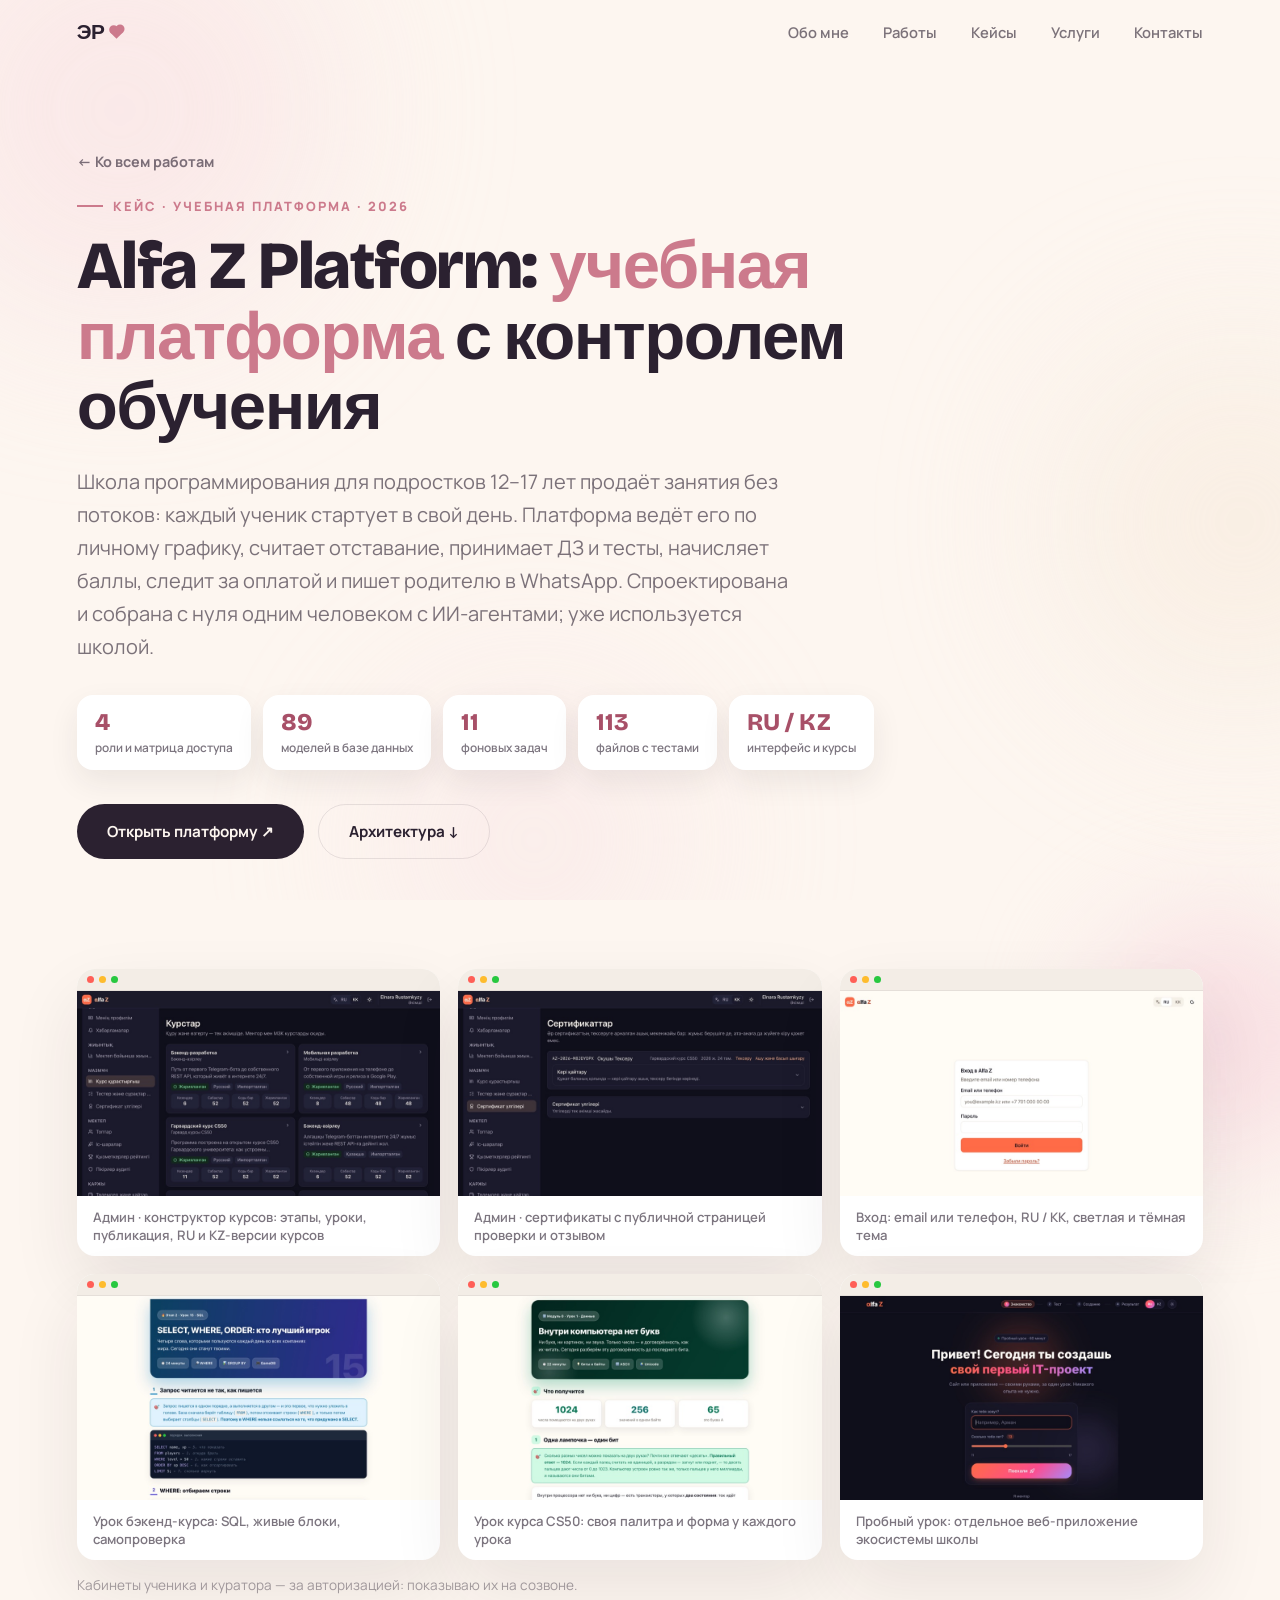
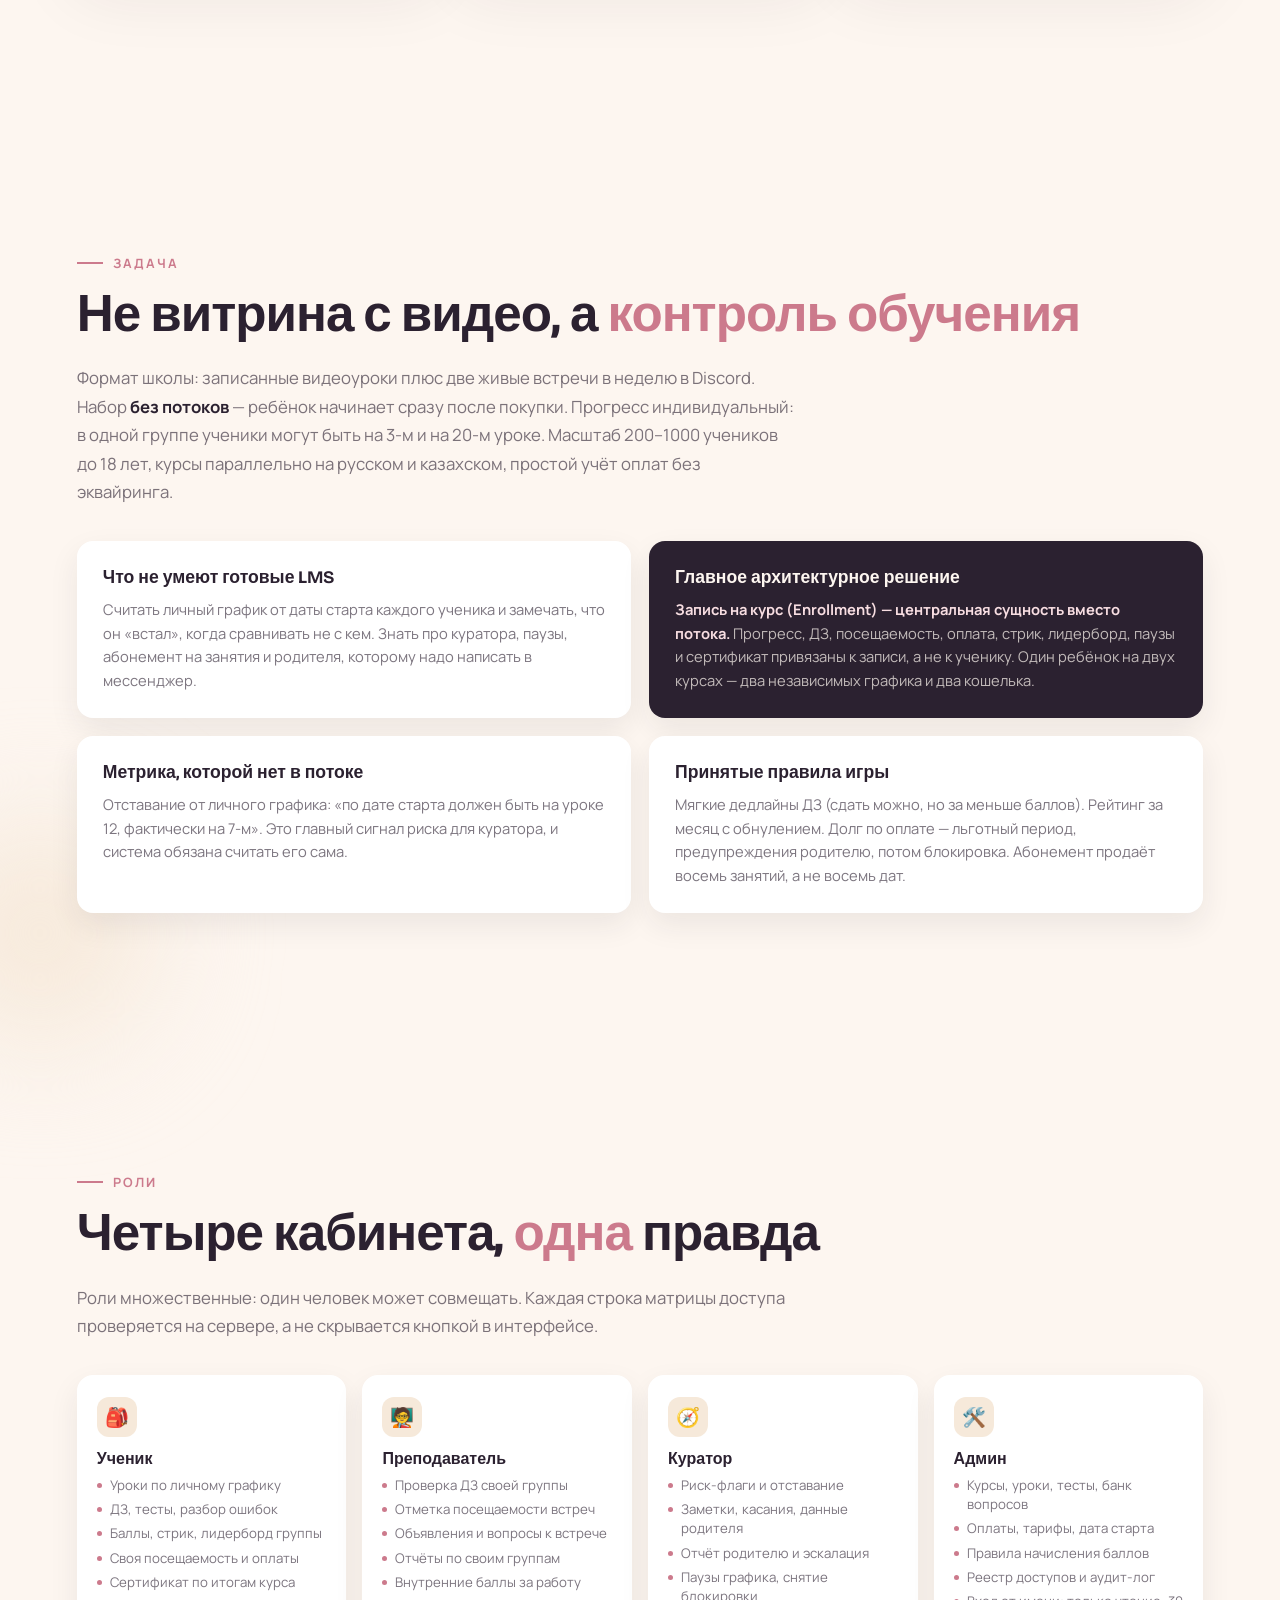
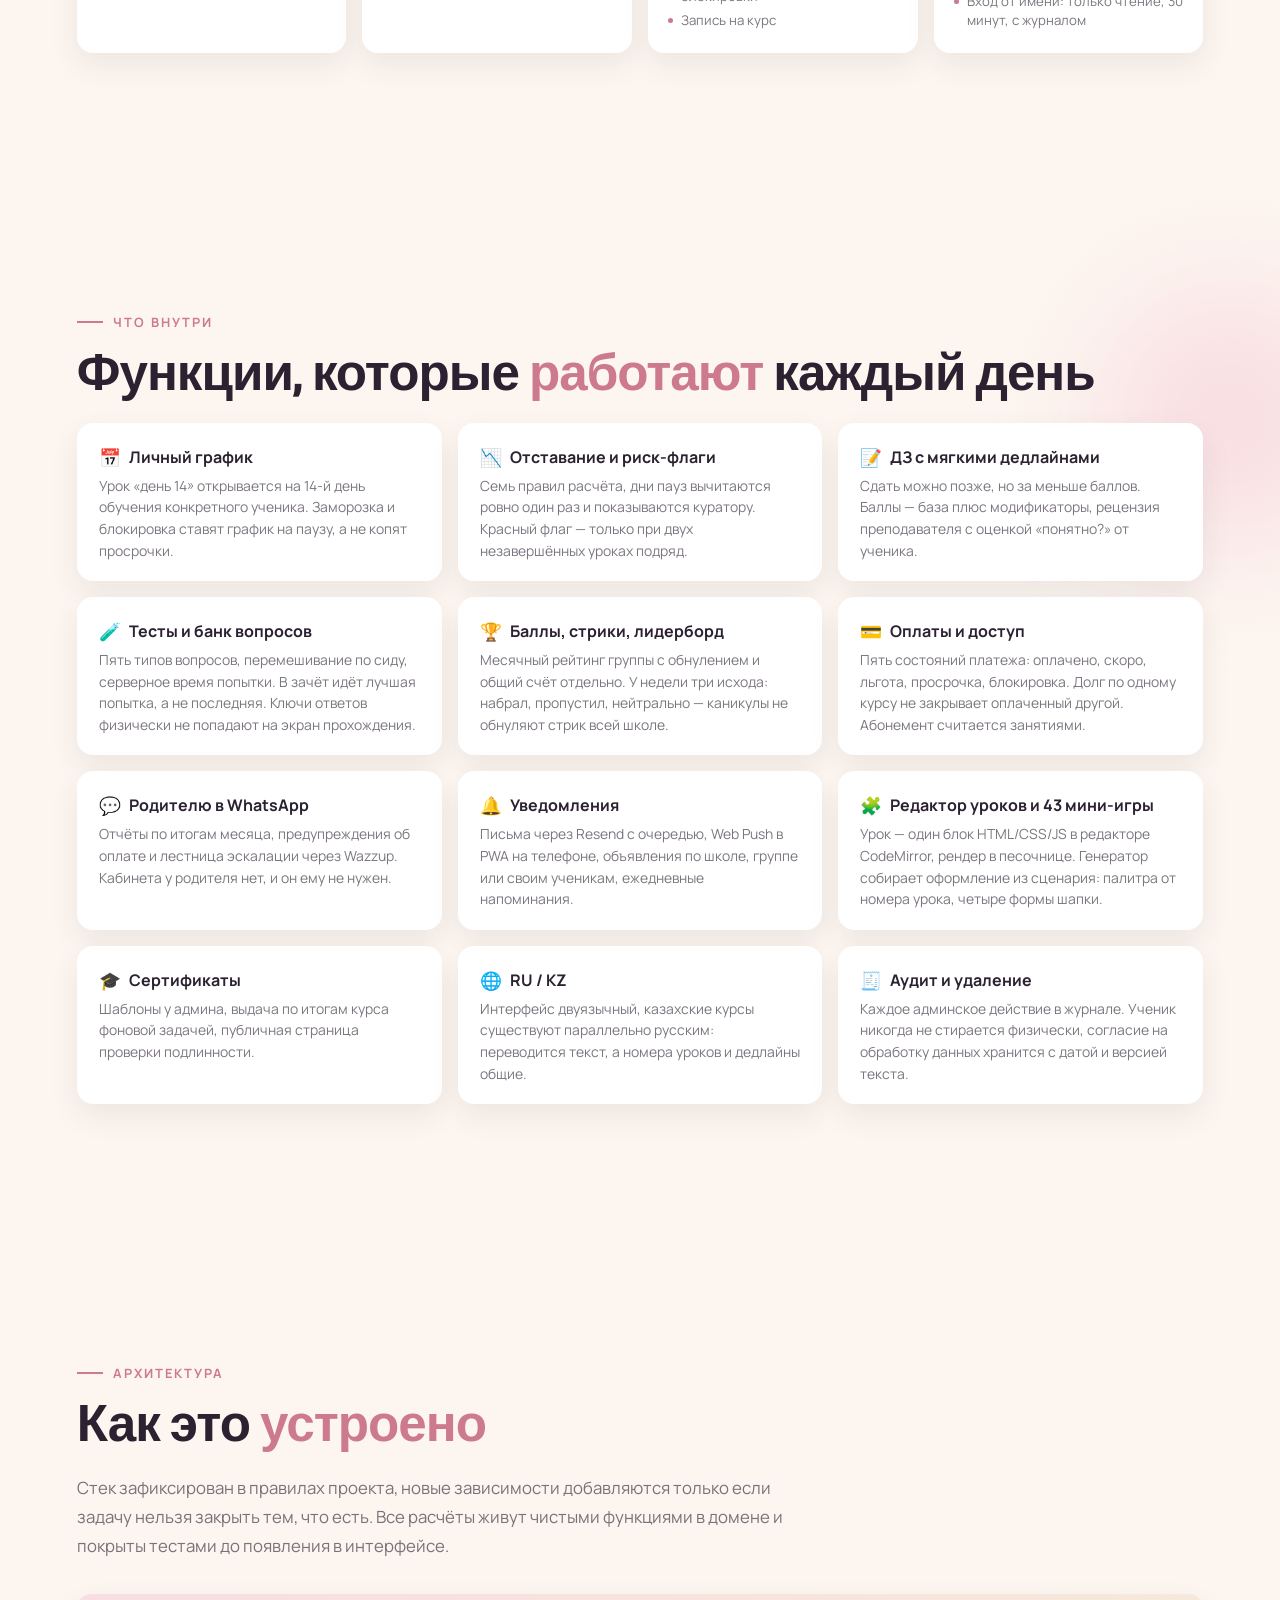
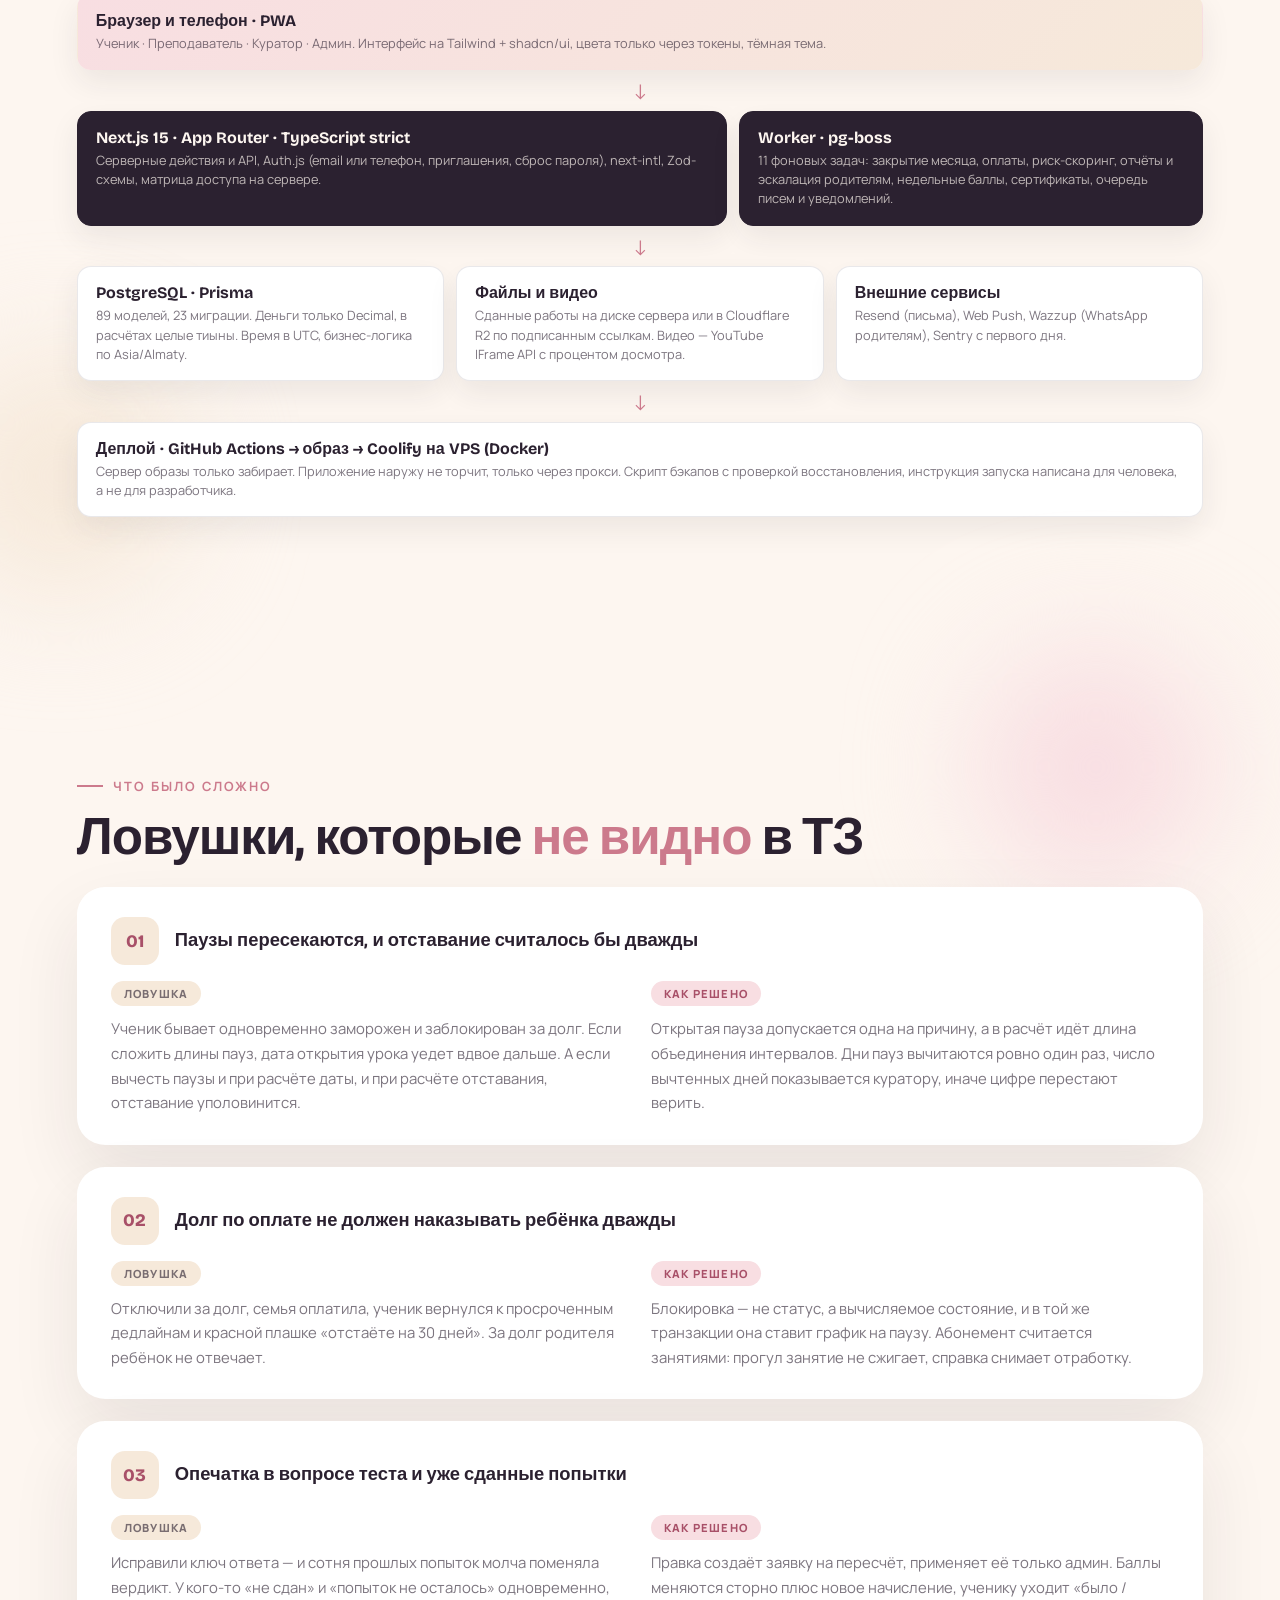
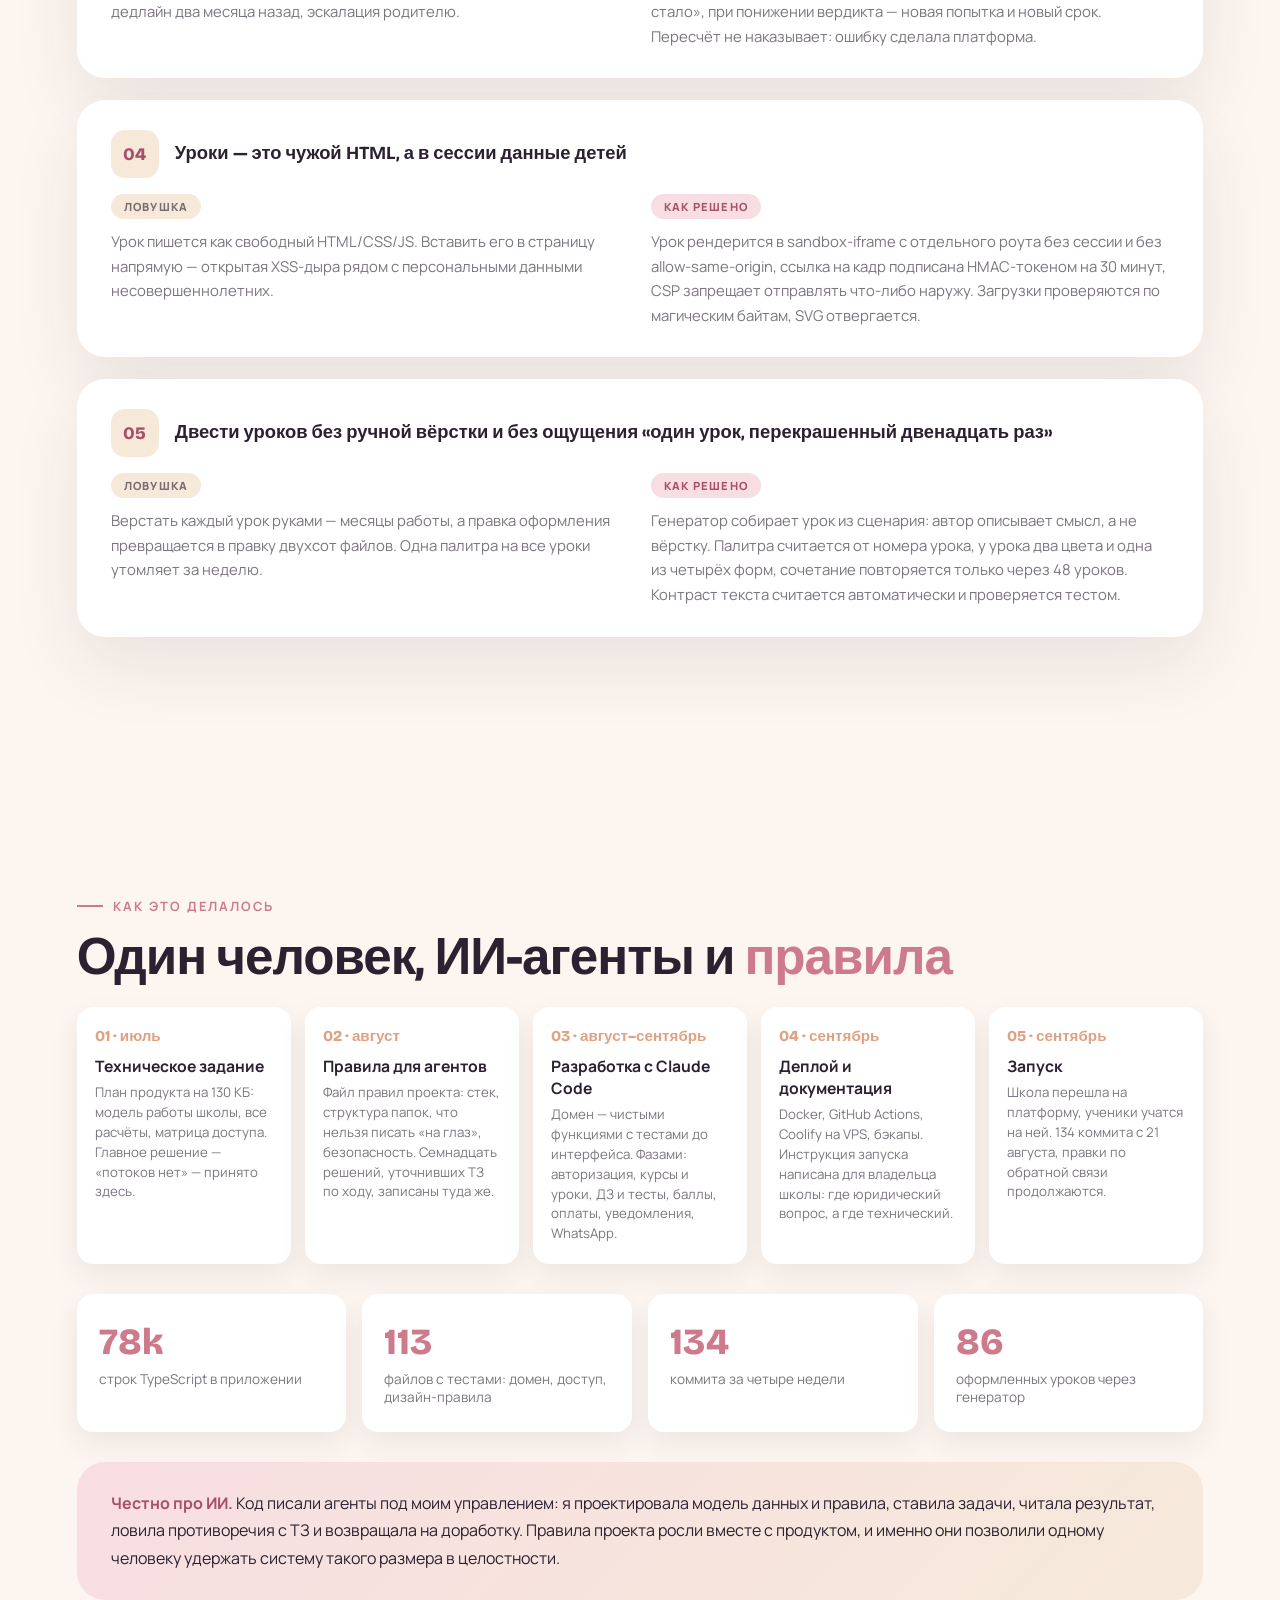
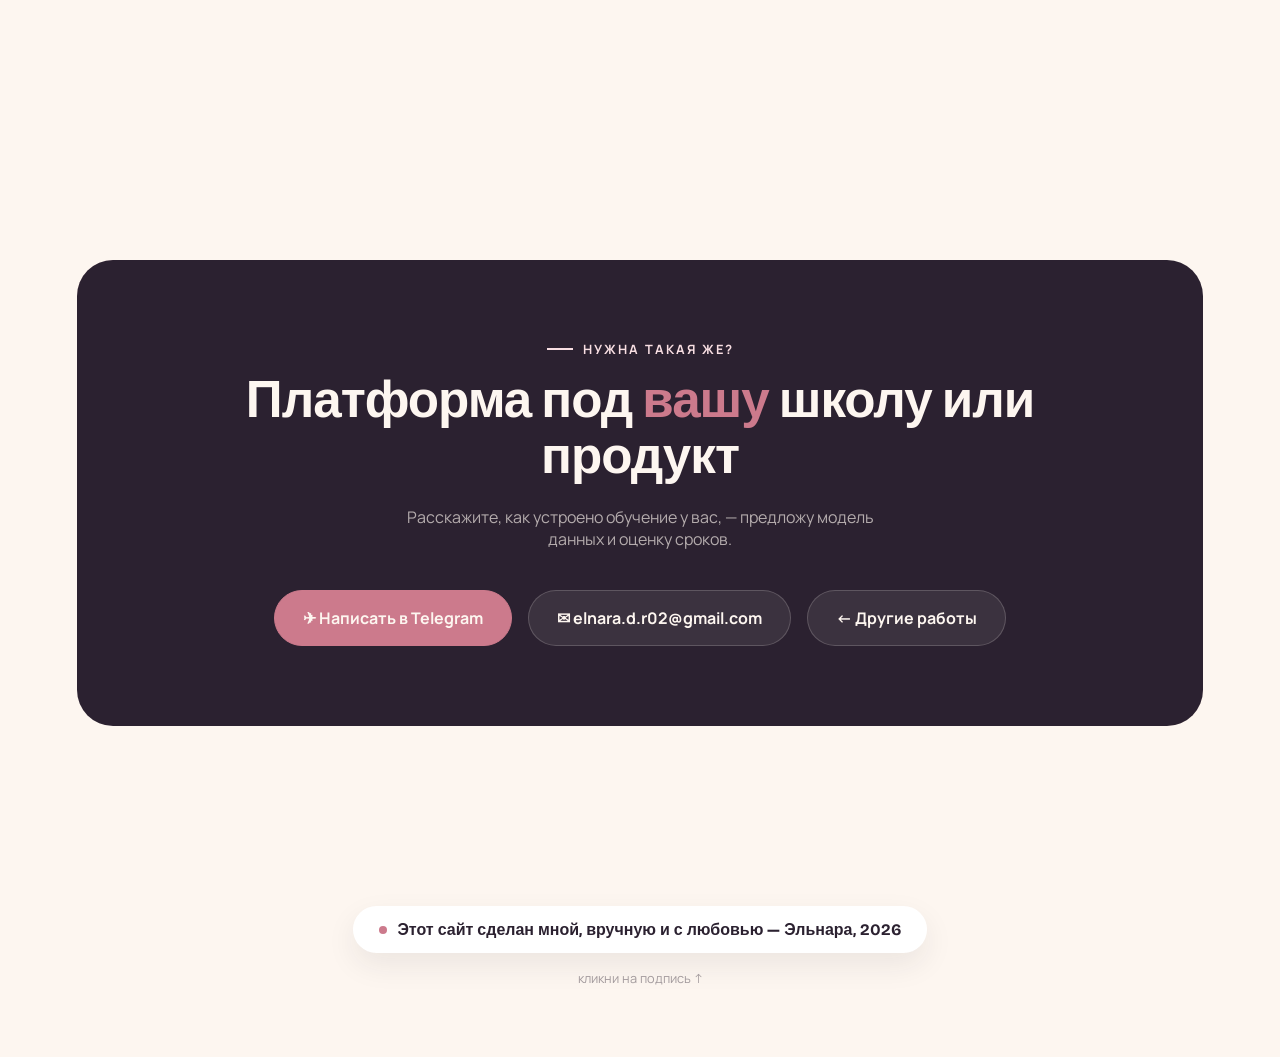
==== commit a51e11a4: "Скриншоты: 2x-качество, два размера под экран, без обрезки; кадры из админки платформы - Все скриншо" ====
--- a/alfa-z-platform.html
+++ b/alfa-z-platform.html
@@ -37,7 +37,7 @@
 
 .shots{display:grid;grid-template-columns:repeat(3,1fr);gap:18px;margin-top:10px;}
 .shot{border-radius:18px;overflow:hidden;box-shadow:var(--shadow);background:#fff;}
-.shot img{display:block;width:100%;aspect-ratio:16/10;object-fit:cover;object-position:top center;}
+.shot img{display:block;width:100%;height:auto;aspect-ratio:16/9;object-fit:cover;object-position:top center;background:#0F0F1A;} /* height:auto обязателен: иначе атрибут height задаёт высоту в px */
 .shot figcaption{padding:12px 16px;font-size:.82rem;font-weight:600;color:var(--ink-soft);}
 .shots-note{margin-top:16px;font-size:.85rem;color:var(--ink-softer);}
 
@@ -181,11 +181,14 @@
 <section id="shots" style="padding-top:40px;">
   <div class="blob-soft" style="width:240px;height:240px;background:var(--blush);top:0;right:-60px;"></div>
   <div class="shots">
-    <figure class="shot reveal"><div class="feat-win-bar"><i></i><i></i><i></i></div><img src="img/platform-login.jpg" alt="Вход в платформу Alfa Z" loading="lazy" width="1200" height="750"><figcaption>Вход: email или телефон, RU / KK, тёмная тема</figcaption></figure>
-    <figure class="shot reveal"><div class="feat-win-bar"><i></i><i></i><i></i></div><img src="img/platform-lesson.jpg" alt="Урок по SQL внутри платформы" loading="lazy" width="1200" height="750"><figcaption>Урок бэкенд-курса: SQL, живые блоки, самопроверка</figcaption></figure>
-    <figure class="shot reveal"><div class="feat-win-bar"><i></i><i></i><i></i></div><img src="img/platform-lesson-2.jpg" alt="Урок курса CS50 внутри платформы" loading="lazy" width="1200" height="750"><figcaption>Урок курса CS50: своя палитра и форма у каждого урока</figcaption></figure>
-  </div>
-  <p class="shots-note reveal">Кабинеты ученика, куратора и админа — за авторизацией: показываю их на созвоне.</p>
+    <figure class="shot reveal"><div class="feat-win-bar"><i></i><i></i><i></i></div><img src="img/platform-courses.jpg" srcset="img/platform-courses-sm.jpg 900w, img/platform-courses.jpg 1800w" sizes="(max-width:640px) 92vw, (max-width:920px) 46vw, 400px" alt="Кабинет администратора: конструктор курсов" loading="lazy" width="1800" height="1012"><figcaption>Админ · конструктор курсов: этапы, уроки, публикация, RU и KZ-версии курсов</figcaption></figure>
+    <figure class="shot reveal"><div class="feat-win-bar"><i></i><i></i><i></i></div><img src="img/platform-certificates.jpg" srcset="img/platform-certificates-sm.jpg 900w, img/platform-certificates.jpg 1800w" sizes="(max-width:640px) 92vw, (max-width:920px) 46vw, 400px" alt="Кабинет администратора: сертификаты" loading="lazy" width="1800" height="1012"><figcaption>Админ · сертификаты с публичной страницей проверки и отзывом</figcaption></figure>
+    <figure class="shot reveal"><div class="feat-win-bar"><i></i><i></i><i></i></div><img src="img/platform-login.jpg" srcset="img/platform-login-sm.jpg 900w, img/platform-login.jpg 1800w" sizes="(max-width:640px) 92vw, (max-width:920px) 46vw, 400px" alt="Вход в платформу Alfa Z" loading="lazy" width="1800" height="1125"><figcaption>Вход: email или телефон, RU / KK, светлая и тёмная тема</figcaption></figure>
+    <figure class="shot reveal"><div class="feat-win-bar"><i></i><i></i><i></i></div><img src="img/platform-lesson.jpg" srcset="img/platform-lesson-sm.jpg 900w, img/platform-lesson.jpg 1800w" sizes="(max-width:640px) 92vw, (max-width:920px) 46vw, 400px" alt="Урок по SQL внутри платформы" loading="lazy" width="1800" height="1125"><figcaption>Урок бэкенд-курса: SQL, живые блоки, самопроверка</figcaption></figure>
+    <figure class="shot reveal"><div class="feat-win-bar"><i></i><i></i><i></i></div><img src="img/platform-lesson-2.jpg" srcset="img/platform-lesson-2-sm.jpg 900w, img/platform-lesson-2.jpg 1800w" sizes="(max-width:640px) 92vw, (max-width:920px) 46vw, 400px" alt="Урок курса CS50 внутри платформы" loading="lazy" width="1800" height="1125"><figcaption>Урок курса CS50: своя палитра и форма у каждого урока</figcaption></figure>
+    <figure class="shot reveal"><div class="feat-win-bar"><i></i><i></i><i></i></div><img src="img/demo-alfa-z-editor.jpg" srcset="img/demo-alfa-z-editor-sm.jpg 900w, img/demo-alfa-z-editor.jpg 1800w" sizes="(max-width:640px) 92vw, (max-width:920px) 46vw, 400px" alt="Пробный урок Alfa Z — отдельное веб-приложение" loading="lazy" width="1800" height="1125"><figcaption>Пробный урок: отдельное веб-приложение экосистемы школы</figcaption></figure>
+  </div>
+  <p class="shots-note reveal">Кабинеты ученика и куратора — за авторизацией: показываю их на созвоне.</p>
 </section>
 
 <!-- ================= ЗАДАЧА ================= -->
--- a/style.css
+++ b/style.css
@@ -37,7 +37,7 @@
 h1,h2,h3,.brand,.logo-mark{font-family:'Bricolage Grotesque',sans-serif;}
 ::selection{background:var(--rose);color:#fff;}
 a{color:inherit;text-decoration:none;}
-img{max-width:100%;display:block;}
+img{max-width:100%;display:block;height:auto;}
 button{font-family:inherit;cursor:none;}
 ul{list-style:none;}
 
@@ -220,9 +220,9 @@
 
 /* ---------- скриншоты в карточках работ ---------- */
 .work-media.wm-shot{padding:0;}
-.work-media.wm-shot::before{background:linear-gradient(180deg,rgba(204,122,140,.06),rgba(43,33,48,.22));opacity:1;z-index:2;}
+.work-media.wm-shot::before{display:none;} /* без тонирования: скриншот должен быть чётким */
 .work-media.wm-shot::after{display:none;}
-.work-shot{position:absolute;inset:0;width:100%;height:100%;object-fit:cover;object-position:top center;z-index:1;transform:scale(1.01);transition:transform .8s cubic-bezier(.2,.8,.2,1);}
+.work-shot{position:absolute;inset:0;width:100%;height:100%;object-fit:cover;object-position:top center;z-index:1;transition:transform .8s cubic-bezier(.2,.8,.2,1);}
 .work-card:hover .work-shot{transform:scale(1.05);}
 
 /* ---------- главный проект: учебная платформа ---------- */
@@ -230,12 +230,12 @@
 .feat-media{position:relative;min-height:440px;overflow:hidden;background:radial-gradient(120% 90% at 0% 0%,#3d2f52 0%,#20182A 55%,#0F0F1A 100%);}
 .feat-media::before{content:'';position:absolute;width:60%;height:60%;border-radius:50%;background:rgba(255,107,71,.38);filter:blur(70px);top:-10%;right:-10%;animation:floatSoft 14s ease-in-out infinite;}
 .feat-win{position:absolute;border-radius:14px;overflow:hidden;background:#fff;box-shadow:0 30px 60px rgba(0,0,0,.45);}
-.feat-win img{display:block;width:100%;height:calc(100% - 22px);object-fit:cover;object-position:top center;}
+.feat-win img{display:block;width:100%;height:auto;} /* окно принимает пропорции скриншота целиком */
 .feat-win-bar{height:22px;background:#f3ede6;display:flex;align-items:center;gap:5px;padding:0 10px;border-bottom:1px solid rgba(0,0,0,.06);}
 .feat-win-bar i{width:7px;height:7px;border-radius:50%;}
 .feat-win-bar i:nth-child(1){background:#ff5f57;}.feat-win-bar i:nth-child(2){background:#febc2e;}.feat-win-bar i:nth-child(3){background:#28c840;}
-.feat-win-main{left:6%;top:10%;width:74%;aspect-ratio:16/10;}
-.feat-win-lesson{right:-4%;bottom:-6%;width:58%;aspect-ratio:16/10;transform:rotate(-3deg);transition:transform .6s cubic-bezier(.2,.8,.2,1);}
+.feat-win-main{left:6%;top:9%;width:76%;}
+.feat-win-lesson{right:-4%;bottom:-5%;width:56%;transform:rotate(-3deg);transition:transform .6s cubic-bezier(.2,.8,.2,1);}
 .work-featured:hover .feat-win-lesson{transform:rotate(-1deg) translateY(-8px);}
 .feat-badge{position:absolute;top:18px;left:18px;z-index:3;background:rgba(255,255,255,.14);border:1px solid rgba(255,255,255,.3);color:#fff;padding:6px 13px;border-radius:100px;font-size:.72rem;font-weight:700;backdrop-filter:blur(6px);display:inline-flex;align-items:center;gap:9px;}
 .feat-badge .heart-css{--hs:8px;--hc:#FF6B47;}
@@ -250,7 +250,7 @@
 @media (max-width:1100px){.feat-stats{grid-template-columns:repeat(2,1fr);}}
 @media (max-width:920px){
   .work-featured{grid-template-columns:1fr;}
-  .feat-media{min-height:0;aspect-ratio:16/11;}
+  .feat-media{min-height:0;aspect-ratio:16/11.5;}
   .feat-body{padding:28px 26px 30px;}
   .feat-stats{grid-template-columns:repeat(4,1fr);}
 }
@@ -331,7 +331,7 @@
   .contact-card{padding:56px 6vw;border-radius:26px;}
   .hero-cta{flex-direction:column;align-items:stretch;}
   .hero-cta .btn{justify-content:center;text-align:center;}
-  .work-media{aspect-ratio:4/3;}
+  .work-media{aspect-ratio:16/10;} /* альбомная, как сам скриншот: ничего не обрезается */
 }
 @media (max-width:480px){
   header{padding:16px 5vw;}
